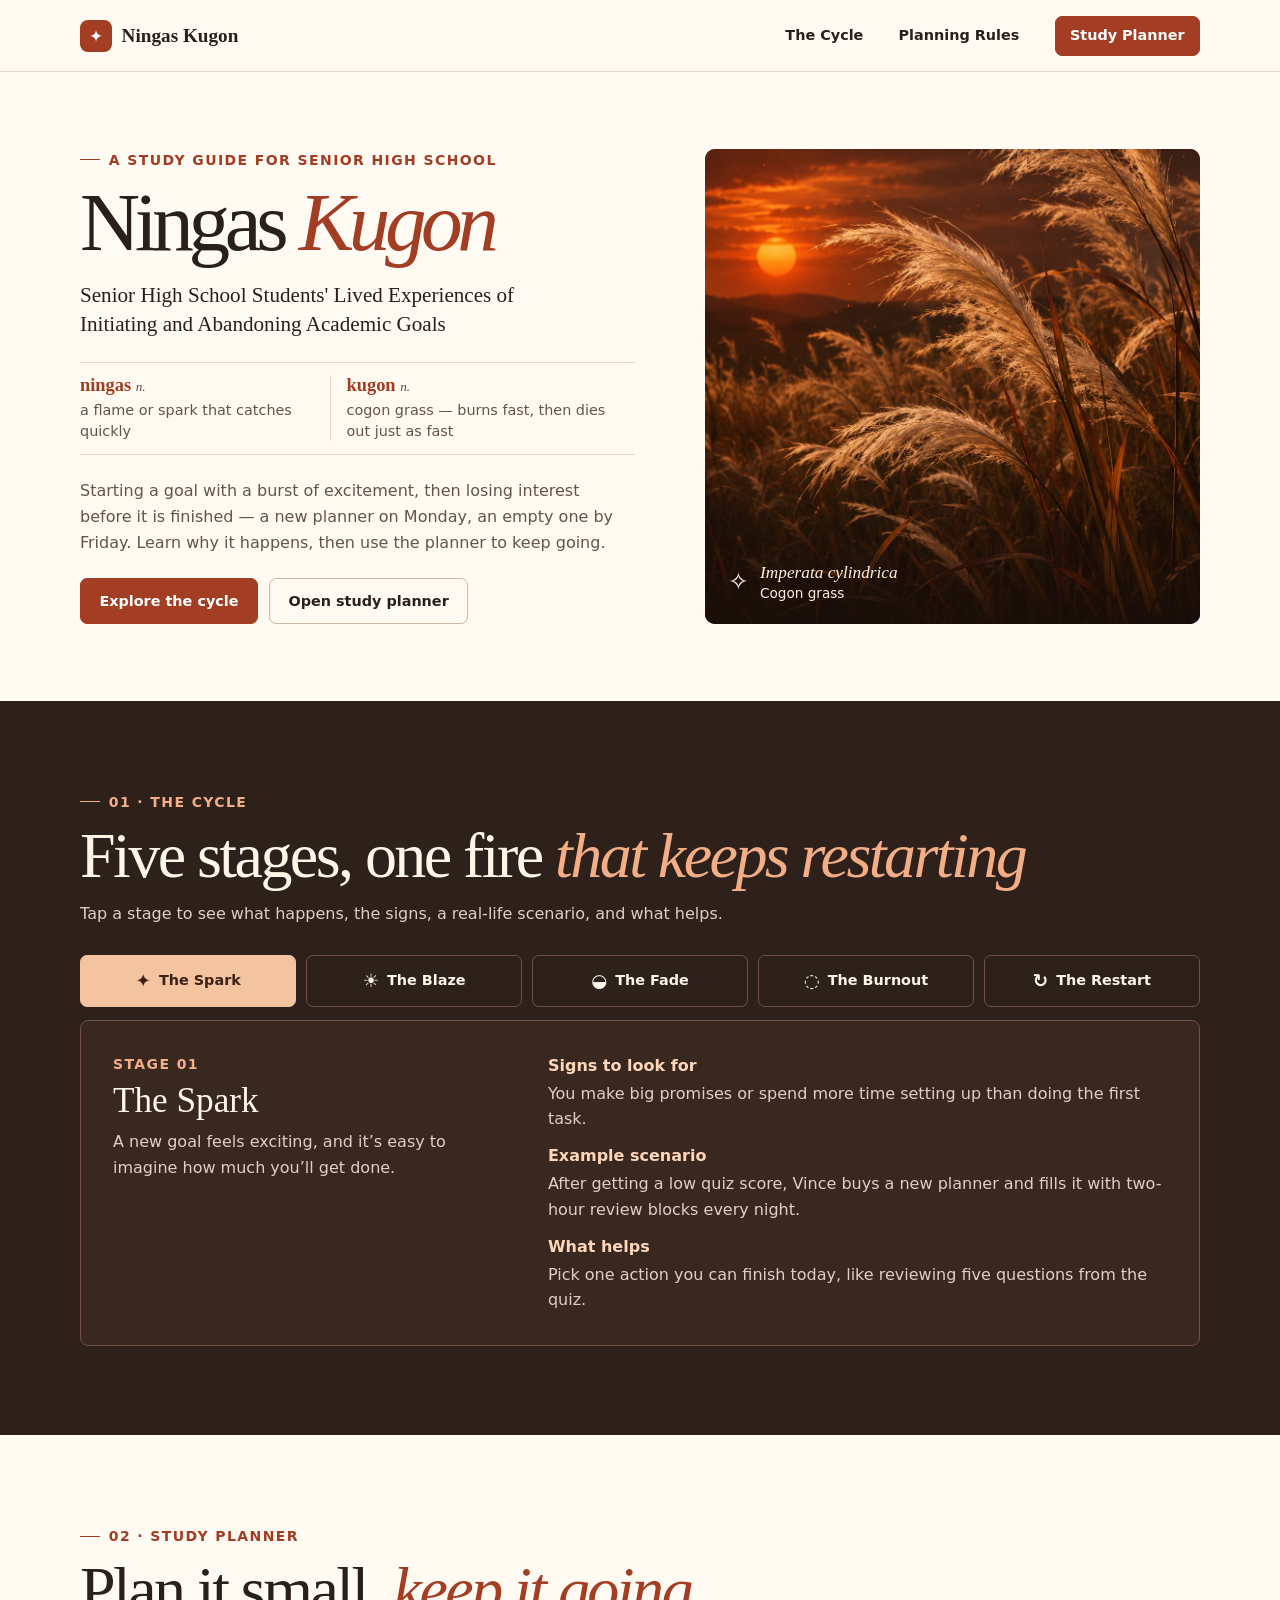
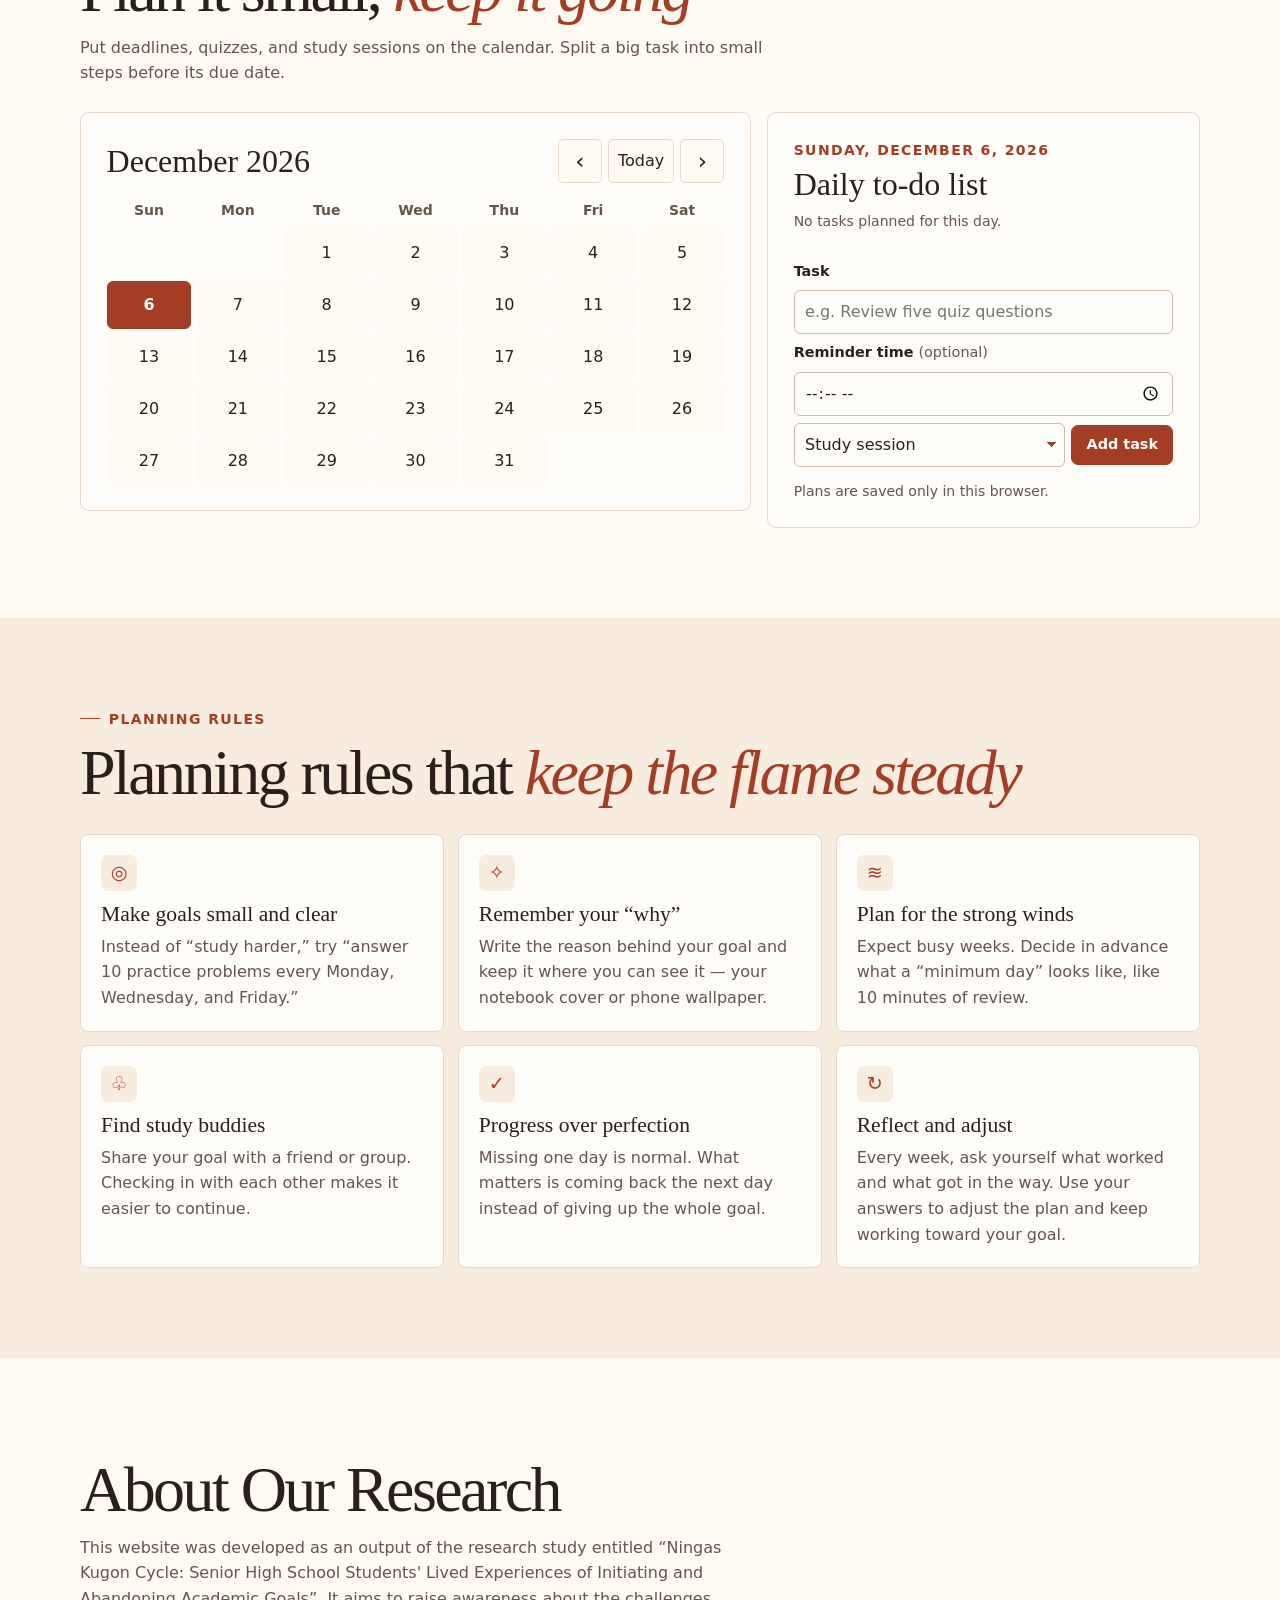
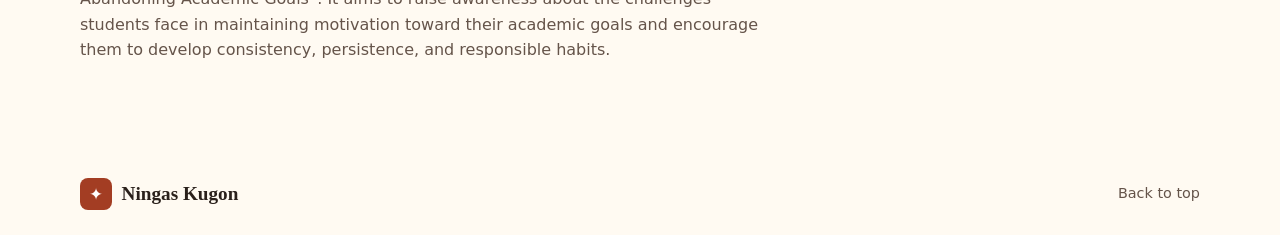
==== index.html @ 2449b5f9 "Add About Our Research section" ====
<!doctype html>
<html lang="en">
<head>
  <meta charset="utf-8">
  <meta name="viewport" content="width=device-width, initial-scale=1">
  <meta name="description" content="Explore the Ningas Kugon cycle and build steadier study habits with a daily planner for senior high school students.">
  <title>Ningas Kugon — A Study Guide & Planner</title>
  <meta name="theme-color" content="#fffaf2">
  <link rel="manifest" href="manifest.webmanifest">
  <link rel="apple-touch-icon" href="icon-192.png">
  <link rel="stylesheet" href="styles.css">
  <script src="script.js" defer></script>
</head>
<body>
  <a class="skip-link" href="#main">Skip to content</a>
  <header class="site-header">
    <nav class="wrap nav" aria-label="Main navigation">
      <a class="brand" href="#top"><span class="brand-mark" aria-hidden="true">✦</span> Ningas Kugon</a>
      <div class="nav-links">
        <a href="#cycle">The Cycle</a>
        <a href="#rules">Planning Rules</a>
        <a class="button button-small" href="#planner">Study Planner</a>
      </div>
    </nav>
  </header>

  <main id="main">
    <section id="top" class="wrap hero" aria-labelledby="hero-title">
      <div class="hero-copy">
        <p class="eyebrow"><span aria-hidden="true"></span> A study guide for senior high school</p>
        <h1 id="hero-title">Ningas <em>Kugon</em></h1>
        <p class="research-title">Senior High School Students' Lived Experiences of Initiating and Abandoning Academic Goals</p>
        <dl class="definitions">
          <div><dt>ningas <i>n.</i></dt><dd>a flame or spark that catches quickly</dd></div>
          <div><dt>kugon <i>n.</i></dt><dd>cogon grass — burns fast, then dies out just as fast</dd></div>
        </dl>
        <p class="intro">Starting a goal with a burst of excitement, then losing interest before it is finished — a new planner on Monday, an empty one by Friday. Learn why it happens, then use the planner to keep going.</p>
        <div class="hero-actions">
          <a class="button" href="#cycle">Explore the cycle</a>
          <a class="button button-outline" href="#planner">Open study planner</a>
        </div>
      </div>
      <figure class="hero-image">
        <img src="cogon.jpg" alt="Feathery cogon grass backlit by an orange sunset" width="1024" height="1536" fetchpriority="high">
        <figcaption><span aria-hidden="true">✧</span><span><i>Imperata cylindrica</i><br>Cogon grass</span></figcaption>
      </figure>
    </section>

    <section id="cycle" class="cycle section" aria-labelledby="cycle-title">
      <div class="wrap">
        <p class="eyebrow"><span aria-hidden="true"></span> 01 · The Cycle</p>
        <h2 id="cycle-title">Five stages, one fire <em>that keeps restarting</em></h2>
        <p class="section-description">Tap a stage to see what happens, the signs, a real-life scenario, and what helps.</p>
        <div class="stages" role="tablist" aria-label="Stages of the cycle">
          <button type="button" id="stage-0" role="tab" aria-selected="true" aria-controls="stage-detail"><span aria-hidden="true">✦</span>The Spark</button>
          <button type="button" id="stage-1" role="tab" aria-selected="false" aria-controls="stage-detail" tabindex="-1"><span aria-hidden="true">☀</span>The Blaze</button>
          <button type="button" id="stage-2" role="tab" aria-selected="false" aria-controls="stage-detail" tabindex="-1"><span aria-hidden="true">◒</span>The Fade</button>
          <button type="button" id="stage-3" role="tab" aria-selected="false" aria-controls="stage-detail" tabindex="-1"><span aria-hidden="true">◌</span>The Burnout</button>
          <button type="button" id="stage-4" role="tab" aria-selected="false" aria-controls="stage-detail" tabindex="-1"><span aria-hidden="true">↻</span>The Restart</button>
        </div>
        <div class="stage-detail" id="stage-detail" role="tabpanel" aria-labelledby="stage-0" tabindex="0">
          <div class="stage-overview">
            <p class="eyebrow" id="stage-number">Stage 01</p>
            <h3 id="stage-title">The Spark</h3>
            <p id="stage-summary">A new goal feels exciting, and it’s easy to imagine how much you’ll get done.</p>
          </div>
          <dl class="stage-notes">
            <div><dt>Signs to look for</dt><dd id="stage-signs">You make big promises or spend more time setting up than doing the first task.</dd></div>
            <div><dt>Example scenario</dt><dd id="stage-example">After getting a low quiz score, Vince buys a new planner and fills it with two-hour review blocks every night.</dd></div>
            <div><dt>What helps</dt><dd id="stage-help">Pick one action you can finish today, like reviewing five questions from the quiz.</dd></div>
          </dl>
        </div>
      </div>
    </section>

    <section id="planner" class="wrap section planner" aria-labelledby="planner-title">
      <p class="eyebrow"><span aria-hidden="true"></span> 02 · Study Planner</p>
      <h2 id="planner-title">Plan it small, <em>keep it going</em></h2>
      <p class="section-description">Put deadlines, quizzes, and study sessions on the calendar. Split a big task into small steps before its due date.</p>
      <div class="reminder-alerts" aria-label="Task reminders" role="log" id="reminder-alerts"></div>
      <div class="planner-grid">
        <div class="calendar" id="planner-calendar">
          <div class="calendar-header">
            <h3 id="calendar-month" aria-live="polite">Calendar</h3>
            <div class="calendar-controls">
              <button type="button" id="prev-month" aria-label="Previous month">‹</button>
              <button type="button" id="today">Today</button>
              <button type="button" id="next-month" aria-label="Next month">›</button>
            </div>
          </div>
          <div class="weekdays" aria-hidden="true"><span>Sun</span><span>Mon</span><span>Tue</span><span>Wed</span><span>Thu</span><span>Fri</span><span>Sat</span></div>
          <div class="calendar-days" id="calendar-days" aria-label="Calendar dates"></div>
        </div>
        <div class="daily" id="daily-list">
          <a class="calendar-link" href="#planner-calendar">Back to calendar</a>
          <p class="eyebrow" id="selected-date"></p>
          <h3>Daily to-do list</h3>
          <p id="task-progress" class="task-progress" aria-live="polite"></p>
          <ul class="tasks" id="tasks"></ul>
          <form id="task-form">
            <label for="task-name">Task</label>
            <input id="task-name" name="task" placeholder="e.g. Review five quiz questions" required maxlength="120">
            <label for="task-reminder">Reminder time <span>(optional)</span></label>
            <input type="time" id="task-reminder" name="reminder">
            <div class="form-actions">
              <select id="task-type" name="type" aria-label="Task type">
                <option>Study session</option><option>Deadline</option><option>Quiz</option><option>Other</option>
              </select>
              <button class="button button-small" type="submit">Add task</button>
            </div>
          </form>
          <p id="storage-note" class="storage-note" role="status">Plans are saved only in this browser.</p>
        </div>
      </div>
      <noscript><p>Enable JavaScript to use the study planner and explore all five stages.</p></noscript>
    </section>

    <section id="rules" class="rules section" aria-labelledby="rules-title">
      <div class="wrap">
        <p class="eyebrow"><span aria-hidden="true"></span> Planning Rules</p>
        <h2 id="rules-title">Planning rules that <em>keep the flame steady</em></h2>
        <div class="rules-grid">
          <article><span aria-hidden="true">◎</span><h3>Make goals small and clear</h3><p>Instead of “study harder,” try “answer 10 practice problems every Monday, Wednesday, and Friday.”</p></article>
          <article><span aria-hidden="true">✧</span><h3>Remember your “why”</h3><p>Write the reason behind your goal and keep it where you can see it — your notebook cover or phone wallpaper.</p></article>
          <article><span aria-hidden="true">≋</span><h3>Plan for the strong winds</h3><p>Expect busy weeks. Decide in advance what a “minimum day” looks like, like 10 minutes of review.</p></article>
          <article><span aria-hidden="true">♧</span><h3>Find study buddies</h3><p>Share your goal with a friend or group. Checking in with each other makes it easier to continue.</p></article>
          <article><span aria-hidden="true">✓</span><h3>Progress over perfection</h3><p>Missing one day is normal. What matters is coming back the next day instead of giving up the whole goal.</p></article>
          <article><span aria-hidden="true">↻</span><h3>Reflect and adjust</h3><p>Every week, ask yourself what worked and what got in the way. Use your answers to adjust the plan and keep working toward your goal.</p></article>
        </div>
      </div>
    </section>
    <section id="about-research" class="wrap section" aria-labelledby="about-research-title">
      <h2 id="about-research-title">About Our Research</h2>
      <p class="section-description">This website was developed as an output of the research study entitled “Ningas Kugon Cycle: Senior High School Students' Lived Experiences of Initiating and Abandoning Academic Goals”. It aims to raise awareness about the challenges students face in maintaining motivation toward their academic goals and encourage them to develop consistency, persistence, and responsible habits.</p>
    </section>
  </main>

  <footer class="wrap footer">
    <a class="brand" href="#top"><span class="brand-mark" aria-hidden="true">✦</span> Ningas Kugon</a>
    <a href="#top">Back to top</a>
  </footer>
</body>
</html>
---- styles.css ----
:root {
  color-scheme: light;
  --ink: #2a201b;
  --muted: #65544a;
  --paper: #fffaf2;
  --white: #fffdf9;
  --line: #e7d8ca;
  --accent: #a33d23;
  --dark: #2e211c;
  --soft: #f7ecde;
  --serif: Georgia, "Times New Roman", serif;
}

* { box-sizing: border-box; }
html { scroll-behavior: smooth; }
body { margin: 0; background: var(--paper); color: var(--ink); font: 1rem/1.6 system-ui, sans-serif; }
a { color: inherit; text-decoration: none; }
button, input, select { font: inherit; }
button { cursor: pointer; }
:focus-visible { outline: 3px solid #be572c; outline-offset: 3px; }
section { scroll-margin-top: 1rem; }
h1, h2, h3, p, figure, dl, dd { margin: 0; }
h1, h2, h3 { font-family: var(--serif); font-weight: 500; line-height: 1.08; }
h1 em, h2 em { color: var(--accent); font-weight: inherit; }
.wrap { width: min(1120px, calc(100% - 5rem)); margin-inline: auto; }
.section { padding-block: clamp(3.5rem, 7vw, 6rem); }
.skip-link { position: fixed; z-index: 2; top: .75rem; left: .75rem; padding: .6rem 1rem; background: var(--white); transform: translateY(-150%); }
.skip-link:focus { transform: none; }
.site-header { border-bottom: 1px solid var(--line); }
.nav, .nav-links, .brand { display: flex; align-items: center; }
.nav { min-height: 71px; justify-content: space-between; gap: 1rem; }
.brand { gap: .6rem; font: 600 1.2rem/1.2 var(--serif); white-space: nowrap; }
.brand-mark { display: grid; place-items: center; width: 32px; height: 32px; border-radius: 8px; background: var(--accent); color: white; font: 1.05rem system-ui; }
.nav-links { gap: clamp(.75rem, 3vw, 2.2rem); font-size: .9rem; font-weight: 600; }
.nav-links > a:not(.button):hover, .footer > a:last-child:hover { color: var(--accent); text-decoration: underline; }
.button { display: inline-flex; justify-content: center; align-items: center; min-height: 46px; padding: .6rem 1.15rem; border: 1px solid var(--accent); border-radius: 7px; background: var(--accent); color: white; font-weight: 650; font-size: .9rem; white-space: nowrap; }
.button:hover { background: #812e1a; border-color: #812e1a; }
.button-small { min-height: 40px; padding: .4rem .9rem; }
.button-outline { background: transparent; color: var(--ink); border-color: #cdb8a8; }
.button-outline:hover { background: var(--soft); border-color: #a77b62; }
.hero { display: grid; grid-template-columns: 1.12fr 1fr; align-items: stretch; gap: clamp(2rem, 5.5vw, 5rem); padding-block: clamp(2.5rem, 6vw, 5rem); }
.hero-copy { align-self: center; }
.eyebrow { display: flex; align-items: center; gap: .55rem; font-size: .875rem; font-weight: 700; letter-spacing: .1em; text-transform: uppercase; color: var(--accent); }
.eyebrow > span { width: 20px; height: 1px; background: currentColor; flex: none; }
h1 { margin: .45rem 0 .8rem; font-size: clamp(3.3rem, 6.5vw, 6.25rem); letter-spacing: -.065em; }
.research-title { max-width: 31rem; font: 1.32rem/1.36 var(--serif); }
.definitions { display: grid; grid-template-columns: .9fr 1.1fr; margin-block: 1.45rem; padding-block: .8rem; border-block: 1px solid var(--line); }
.definitions > div { padding-right: .8rem; }
.definitions > div + div { border-left: 1px solid var(--line); padding-left: 1rem; }
.definitions dt { color: var(--accent); font: 600 1.15rem var(--serif); }
.definitions i { font: italic .83rem var(--serif); color: var(--muted); }
.definitions dd { margin-top: .2rem; color: var(--muted); font-size: .9rem; line-height: 1.45; }
.intro, .section-description { color: var(--muted); }
.hero-actions { display: flex; gap: .7rem; flex-wrap: wrap; margin-top: 1.45rem; }
.hero-image { position: relative; min-height: 440px; overflow: hidden; background: #4a2819; border-radius: 10px; }
.hero-image img { position: absolute; width: 100%; height: 100%; object-fit: cover; object-position: center 43%; }
.hero-image::after { position: absolute; inset: 30% 0 0; content: ""; background: linear-gradient(transparent 50%, #170d09ba); }
.hero-image figcaption { position: absolute; z-index: 1; bottom: 1.35rem; left: 1.45rem; display: flex; align-items: center; gap: .7rem; color: #fff1dc; font-size: .85rem; line-height: 1.35; }
.hero-image figcaption span:first-child { font-size: 1.55rem; }
.hero-image figcaption i { font-family: var(--serif); font-size: 1.08rem; }
h2 { margin: .5rem 0 .65rem; font-size: clamp(2.4rem, 5vw, 4.05rem); letter-spacing: -.04em; text-wrap: balance; }
.section-description { max-width: 43rem; }
.cycle { background: var(--dark); color: #fff6e8; }
.cycle .eyebrow, .cycle h2 em { color: #f3ae86; }
.cycle .section-description { color: #e3cfc1; }
.stages { display: grid; grid-template-columns: repeat(5, 1fr); gap: .6rem; margin: 1.8rem 0 .8rem; }
.stages button { display: flex; justify-content: center; align-items: center; gap: .5rem; min-height: 52px; padding: .45rem; border: 1px solid #705244; border-radius: 7px; color: #fff6e8; background: transparent; font-size: .9rem; font-weight: 600; }
.stages button:hover { background: #503528; }
.stages button[aria-selected="true"] { background: #f4c3a0; border-color: #f4c3a0; color: #3b2216; }
.stages button span { font-size: 1.15rem; line-height: 1; }
.stage-detail { display: grid; grid-template-columns: 1fr 1.6fr; gap: clamp(1rem, 4vw, 3rem); border: 1px solid #705244; padding: clamp(1rem, 3vw, 2rem); border-radius: 8px; background: #382820; }
.stage-overview h3 { margin: .45rem 0 .55rem; font-size: 2.2rem; }
.stage-overview > p:last-child, .stage-notes dd { color: #e3cfc1; }
.stage-notes { display: grid; gap: .7rem; }
.stage-notes dt { color: #ffd6b8; font-weight: 700; }
.stage-notes dd { margin-top: .15rem; }
.planner-grid { display: grid; gap: 1rem; grid-template-columns: 1.55fr 1fr; align-items: start; margin-top: 1.65rem; }
.calendar, .daily { padding: clamp(.85rem, 2.5vw, 1.6rem); border: 1px solid var(--line); border-radius: 9px; background: var(--white); min-width: 0; }
.calendar h3, .daily h3 { font-size: clamp(1.45rem, 3vw, 2rem); }
.calendar-header, .calendar-controls, .form-actions { display: flex; align-items: center; gap: .4rem; }
.calendar-header { justify-content: space-between; flex-wrap: wrap; margin-bottom: 1rem; }
.calendar-controls button { min-width: 44px; min-height: 44px; padding: .15rem .55rem; border-radius: 5px; border: 1px solid var(--line); background: var(--paper); color: var(--ink); }
.calendar-controls button:hover { background: var(--soft); }
.calendar-controls button[aria-label] { font-size: 1.45rem; line-height: 1; }
.weekdays, .calendar-days { display: grid; grid-template-columns: repeat(7, minmax(0, 1fr)); gap: 4px; }
.weekdays { margin-bottom: .45rem; text-align: center; font-size: .875rem; font-weight: 650; color: var(--muted); }
.day { position: relative; display: grid; place-items: center; min-height: 48px; padding: 3px; border: 1px solid transparent; border-radius: 6px; background: var(--paper); color: var(--ink); font-size: 1rem; touch-action: manipulation; }
.day:hover { border-color: #be9278; }
.day[aria-current="date"] { border-color: var(--accent); font-weight: 750; }
.day[aria-pressed="true"] { color: white; background: var(--accent); border-color: var(--accent); }
.day.has-tasks::after { content: ""; position: absolute; bottom: 4px; width: 5px; height: 5px; border-radius: 100%; background: var(--accent); }
.day.has-tasks[aria-pressed="true"]::after { background: white; }
.daily h3 { margin: .35rem 0 .55rem; }
.task-progress, .storage-note { color: var(--muted); font-size: .875rem; }
.tasks { display: grid; gap: .45rem; list-style: none; margin: .7rem 0 1rem; padding: 0; }
.tasks li { padding: .4rem .55rem; background: var(--soft); border-radius: 5px; }
.task-main { display: flex; align-items: center; gap: .55rem; }
.tasks label { flex: 1; min-width: 0; padding-block: .25rem; overflow-wrap: anywhere; cursor: pointer; }
.tasks small { display: block; color: var(--muted); }
.tasks input[type="checkbox"] { width: 1.25rem; height: 1.25rem; margin: 0; accent-color: var(--accent); }
.tasks input:checked + label > span { text-decoration: line-through; }
.task-remove { min-width: 44px; min-height: 44px; border: 0; border-radius: 5px; color: var(--accent); background: transparent; font-size: 1.4rem; line-height: 1; }
.task-remove:hover { background: var(--white); }
#task-form { display: grid; gap: .45rem; }
#task-form label { font-size: .9rem; font-weight: 650; }
#task-form label span { color: var(--muted); font-weight: 400; }
#task-name, #task-type, input[type="time"] { width: 100%; min-width: 0; min-height: 44px; padding: .45rem .65rem; border: 1px solid #cfb9a7; border-radius: 6px; color: var(--ink); background: var(--white); }
input[type="time"] { display: block; }
input[type="time"]::-webkit-date-and-time-value { text-align: start; }
#task-type { appearance: none; padding-right: 1.6rem; background: linear-gradient(45deg, transparent 50%, var(--accent) 51%) right .8rem center / 5px 5px no-repeat, linear-gradient(135deg, var(--accent) 50%, transparent 51%) right .5rem center / 5px 5px no-repeat, var(--white); }
.storage-note { margin-top: .8rem; }
.calendar-link { display: none; }
.calendar-link, .calendar-export { color: var(--accent); font-weight: 650; text-decoration: underline; text-underline-offset: .2em; }
.reminder-editor { margin-left: 1.8rem; }
.reminder-editor summary { min-height: 40px; padding-block: .45rem; color: var(--accent); cursor: pointer; font-size: .875rem; font-weight: 650; }
.reminder-editor form, .reminder-actions { display: flex; align-items: center; gap: .4rem .7rem; }
.reminder-actions { flex-wrap: wrap; }
.calendar-export { min-height: 44px; padding: .25rem 0; border: 0; background: transparent; font-size: .875rem; text-align: left; }
.reminder-alerts { position: fixed; z-index: 3; right: 1rem; bottom: max(1rem, env(safe-area-inset-bottom)); width: min(420px, calc(100% - 2rem)); max-height: 40vh; overflow-y: auto; display: grid; gap: .5rem; }
.reminder-alert { display: flex; align-items: center; justify-content: space-between; gap: .5rem; padding: .65rem .75rem; border: 1px solid #be9278; border-radius: 8px; background: var(--white); box-shadow: 0 4px 18px #2a201b26; }
.reminder-alert p { min-width: 0; overflow-wrap: anywhere; }
.reminder-alert strong { display: block; color: var(--accent); }
.rules { background: var(--soft); }
.rules-grid { display: grid; grid-template-columns: repeat(3, 1fr); gap: .85rem; margin-top: 1.7rem; }
.rules-grid article { padding: 1.25rem; border: 1px solid var(--line); border-radius: 8px; background: var(--white); }
.rules-grid article > span { display: grid; place-items: center; width: 36px; height: 36px; border-radius: 7px; background: var(--soft); color: var(--accent); font-size: 1.2rem; }
.rules-grid h3 { margin: .75rem 0 .45rem; font-size: 1.35rem; }
.rules-grid p { color: var(--muted); }
.footer { min-height: 83px; display: flex; align-items: center; justify-content: space-between; gap: 1rem; }
.footer > a:last-child { color: var(--muted); font-size: .9rem; }

@media (max-width: 850px) {
  .wrap { width: calc(100% - 3rem); }
  .hero { gap: 1.6rem; grid-template-columns: 1.1fr 1fr; }
  .hero-image { min-height: 400px; }
  .rules-grid { grid-template-columns: repeat(2, 1fr); }
}
@media (max-width: 640px) {
  .wrap { width: calc(100% - 2rem); }
  .nav { justify-content: center; flex-wrap: wrap; padding-block: .65rem; gap: .55rem 1rem; }
  .nav-links { justify-content: center; flex-wrap: wrap; }
  .hero, .planner-grid, .stage-detail { grid-template-columns: 1fr; }
  .calendar-link { display: inline-flex; align-items: center; min-height: 44px; margin-bottom: .25rem; }
  .daily, .calendar { scroll-margin-top: .75rem; }
  .daily button, .reminder-editor summary { min-height: 44px; }
  .hero-image { min-height: clamp(240px, 72vw, 355px); }
  .stages { grid-template-columns: repeat(3, minmax(0, 1fr)); }
  .stages button { gap: .25rem; }
}
@media (max-width: 390px) {
  .rules-grid { grid-template-columns: 1fr; }
  .calendar { padding-inline: .5rem; }
  .weekdays, .calendar-days { gap: 2px; }
}
@media (prefers-reduced-motion: reduce) {
  html { scroll-behavior: auto; }
}
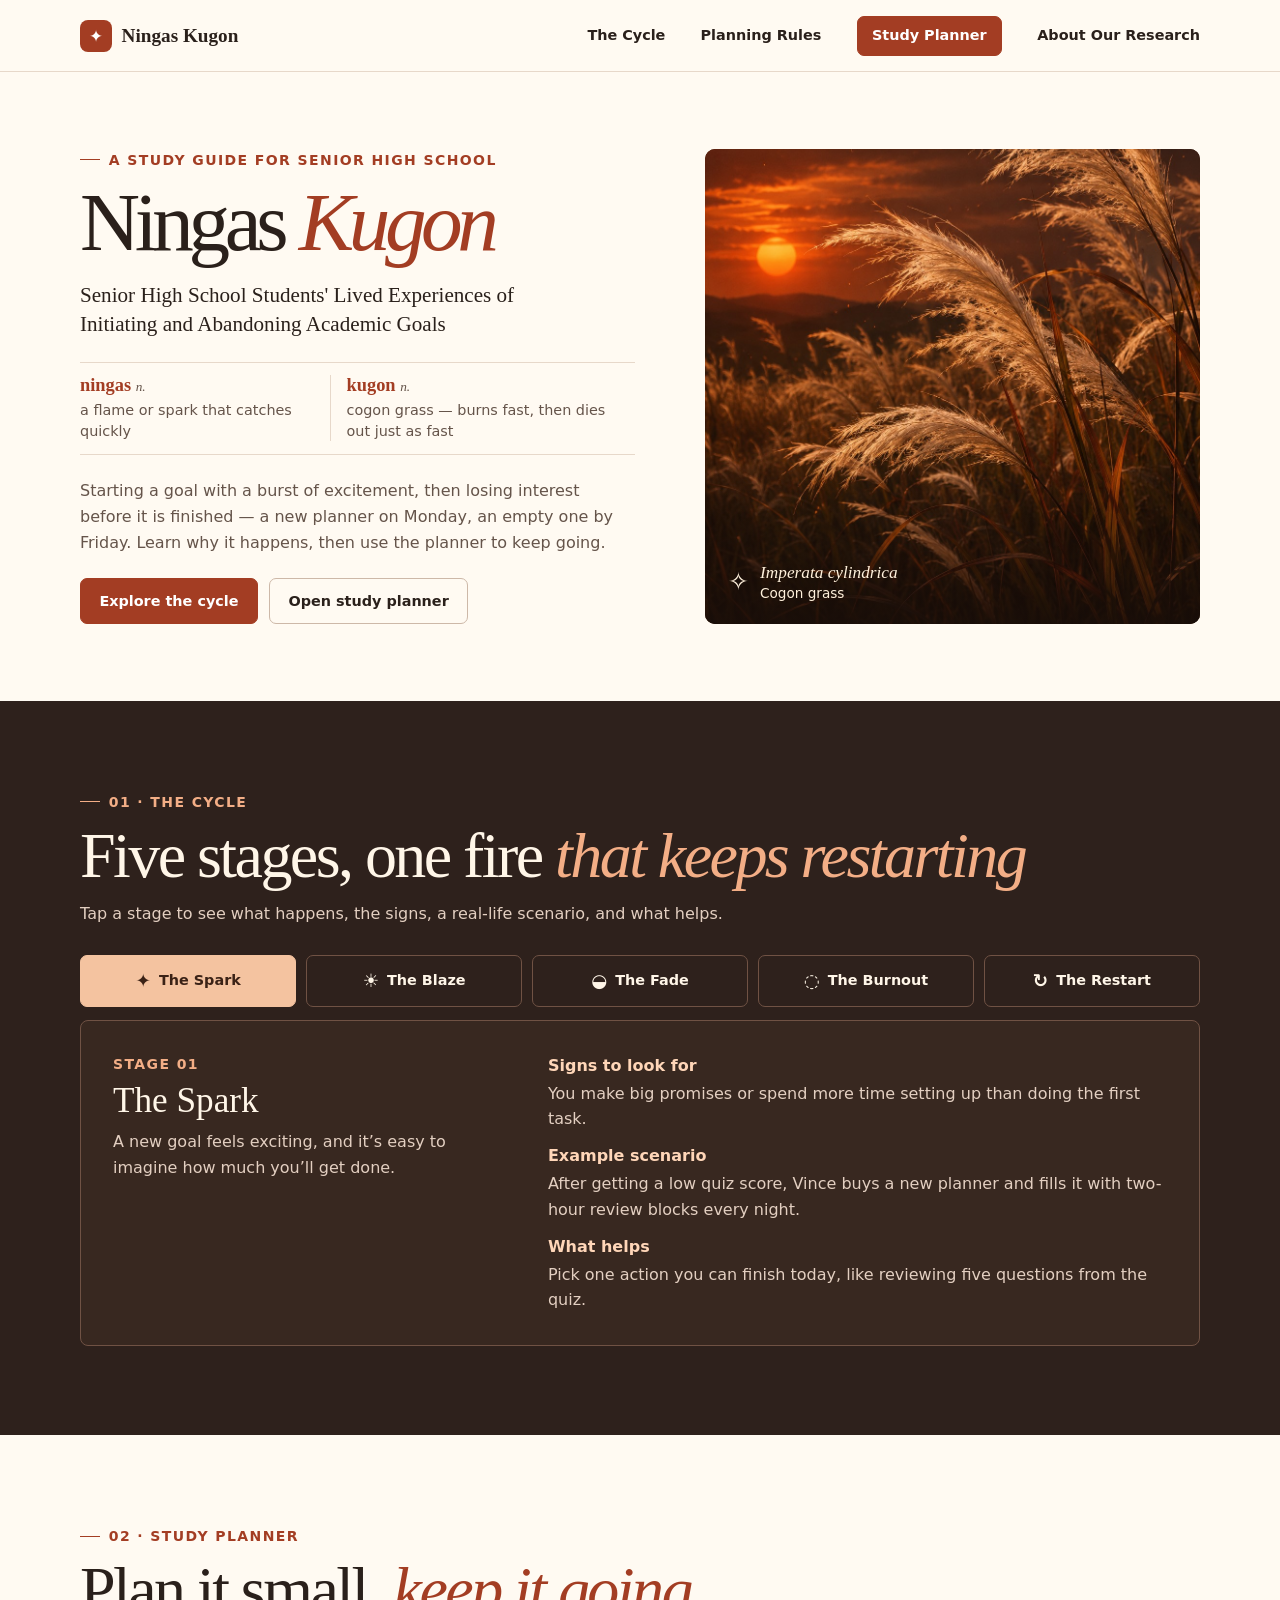
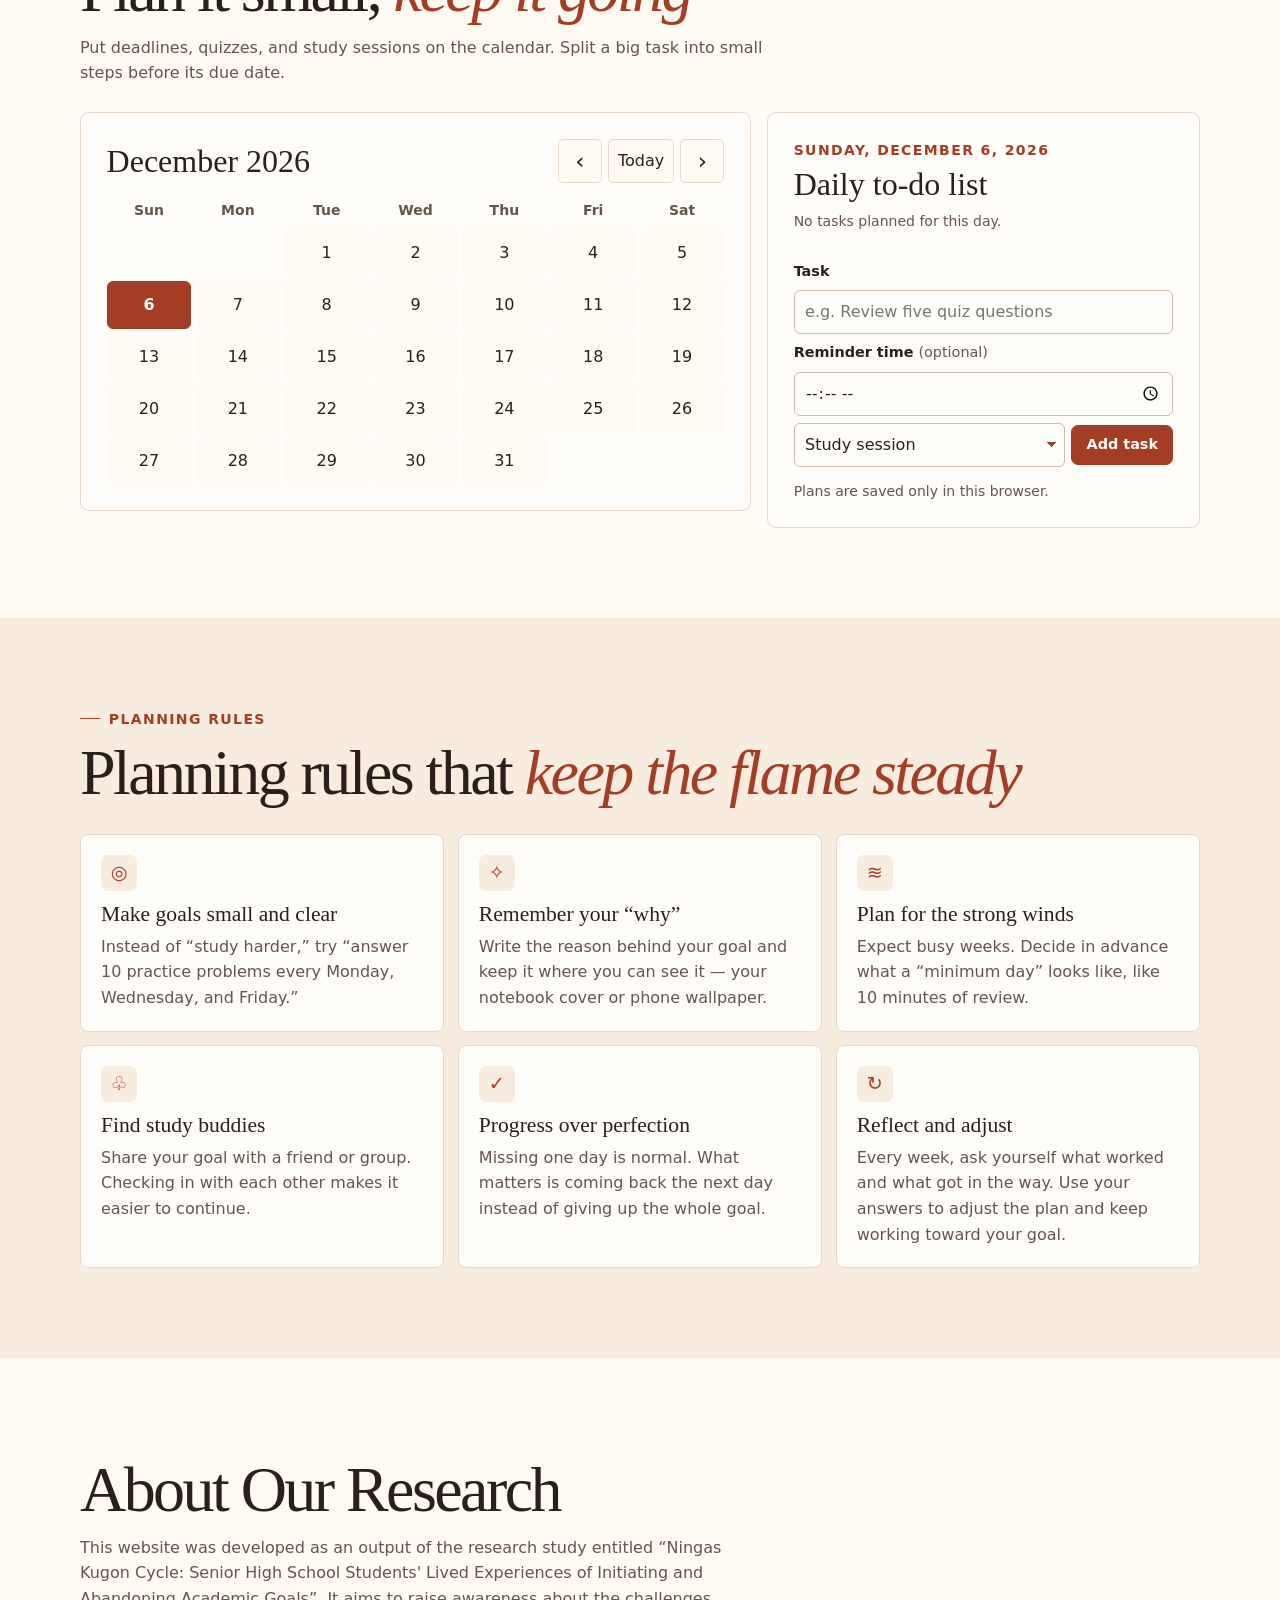
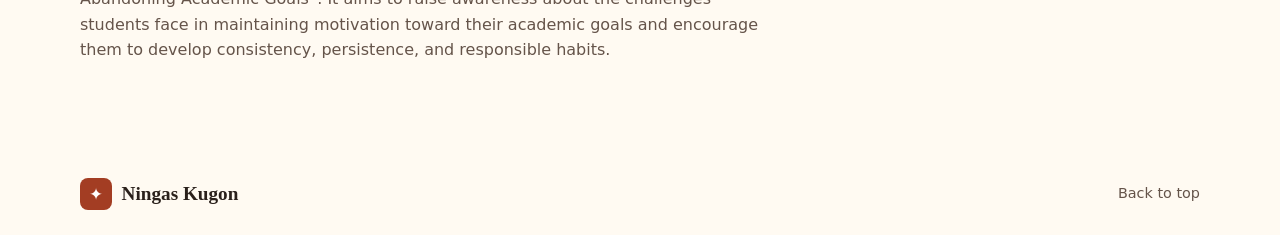
==== commit a460c927: "Link About Our Research in navigation" ====
--- a/index.html
+++ b/index.html
@@ -19,7 +19,10 @@
       <div class="nav-links">
         <a href="#cycle">The Cycle</a>
         <a href="#rules">Planning Rules</a>
-        <a class="button button-small" href="#planner">Study Planner</a>
+        <div class="nav-planner-links">
+          <a class="button button-small" href="#planner">Study Planner</a>
+          <a href="#about-research">About Our Research</a>
+        </div>
       </div>
     </nav>
   </header>
--- a/styles.css
+++ b/styles.css
@@ -27,12 +27,12 @@
 .skip-link { position: fixed; z-index: 2; top: .75rem; left: .75rem; padding: .6rem 1rem; background: var(--white); transform: translateY(-150%); }
 .skip-link:focus { transform: none; }
 .site-header { border-bottom: 1px solid var(--line); }
-.nav, .nav-links, .brand { display: flex; align-items: center; }
+.nav, .nav-links, .nav-planner-links, .brand { display: flex; align-items: center; }
 .nav { min-height: 71px; justify-content: space-between; gap: 1rem; }
 .brand { gap: .6rem; font: 600 1.2rem/1.2 var(--serif); white-space: nowrap; }
 .brand-mark { display: grid; place-items: center; width: 32px; height: 32px; border-radius: 8px; background: var(--accent); color: white; font: 1.05rem system-ui; }
-.nav-links { gap: clamp(.75rem, 3vw, 2.2rem); font-size: .9rem; font-weight: 600; }
-.nav-links > a:not(.button):hover, .footer > a:last-child:hover { color: var(--accent); text-decoration: underline; }
+.nav-links, .nav-planner-links { gap: clamp(.75rem, 3vw, 2.2rem); font-size: .9rem; font-weight: 600; }
+.nav-links a:not(.button):hover, .footer > a:last-child:hover { color: var(--accent); text-decoration: underline; }
 .button { display: inline-flex; justify-content: center; align-items: center; min-height: 46px; padding: .6rem 1.15rem; border: 1px solid var(--accent); border-radius: 7px; background: var(--accent); color: white; font-weight: 650; font-size: .9rem; white-space: nowrap; }
 .button:hover { background: #812e1a; border-color: #812e1a; }
 .button-small { min-height: 40px; padding: .4rem .9rem; }
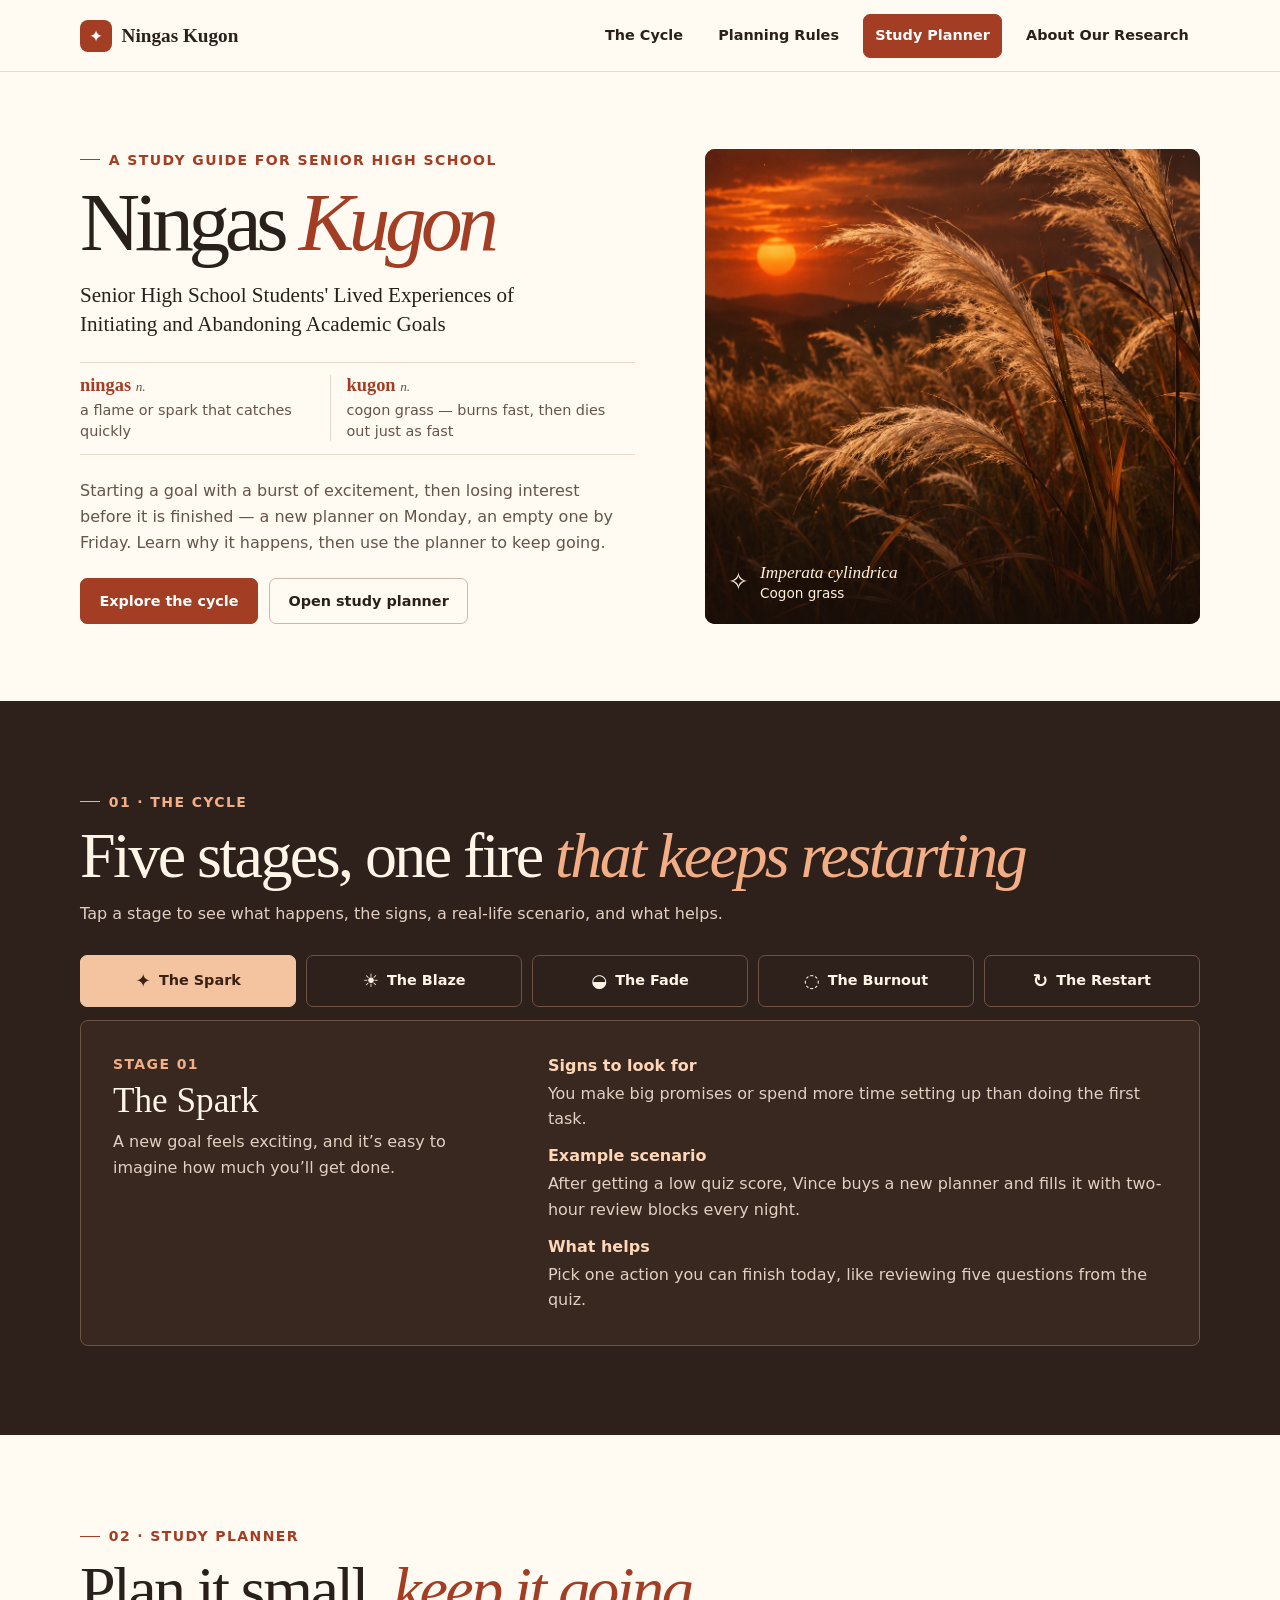
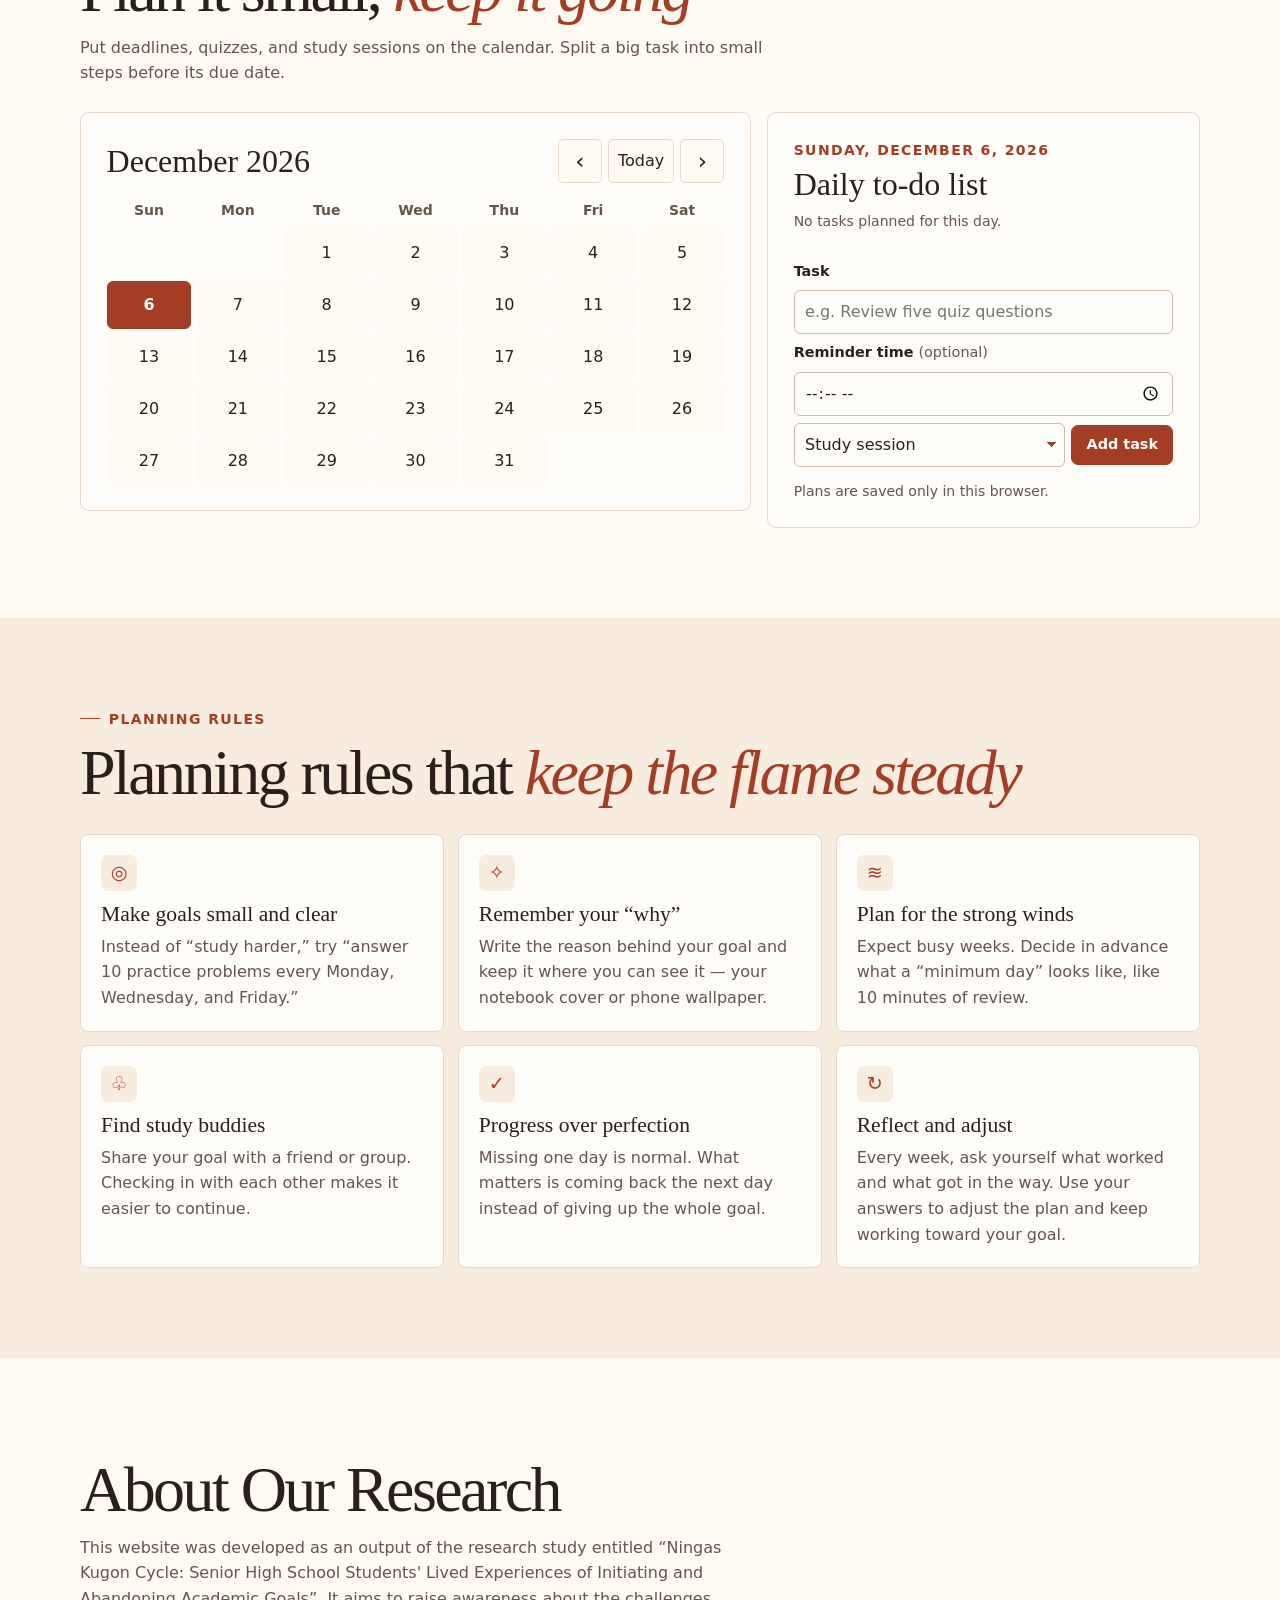
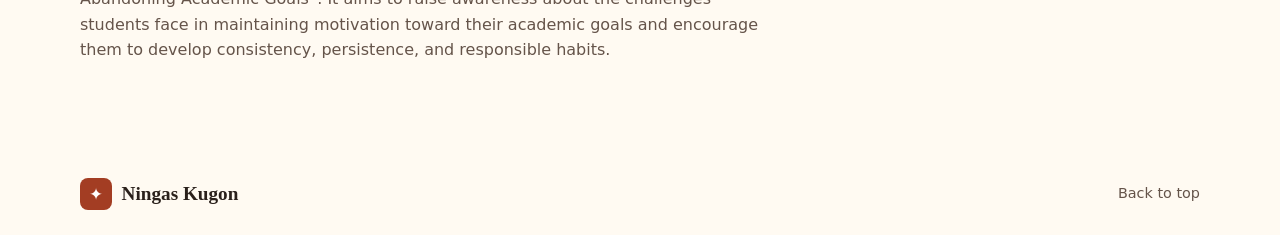
==== commit d50e9970: "Fix responsive navigation layout" ====
--- a/index.html
+++ b/index.html
@@ -19,10 +19,8 @@
       <div class="nav-links">
         <a href="#cycle">The Cycle</a>
         <a href="#rules">Planning Rules</a>
-        <div class="nav-planner-links">
-          <a class="button button-small" href="#planner">Study Planner</a>
-          <a href="#about-research">About Our Research</a>
-        </div>
+        <a class="button button-small" href="#planner">Study Planner</a>
+        <a href="#about-research">About Our Research</a>
       </div>
     </nav>
   </header>
--- a/styles.css
+++ b/styles.css
@@ -27,12 +27,14 @@
 .skip-link { position: fixed; z-index: 2; top: .75rem; left: .75rem; padding: .6rem 1rem; background: var(--white); transform: translateY(-150%); }
 .skip-link:focus { transform: none; }
 .site-header { border-bottom: 1px solid var(--line); }
-.nav, .nav-links, .nav-planner-links, .brand { display: flex; align-items: center; }
+.nav, .nav-links, .brand { display: flex; align-items: center; }
 .nav { min-height: 71px; justify-content: space-between; gap: 1rem; }
 .brand { gap: .6rem; font: 600 1.2rem/1.2 var(--serif); white-space: nowrap; }
 .brand-mark { display: grid; place-items: center; width: 32px; height: 32px; border-radius: 8px; background: var(--accent); color: white; font: 1.05rem system-ui; }
-.nav-links, .nav-planner-links { gap: clamp(.75rem, 3vw, 2.2rem); font-size: .9rem; font-weight: 600; }
-.nav-links a:not(.button):hover, .footer > a:last-child:hover { color: var(--accent); text-decoration: underline; }
+.nav-links { gap: clamp(.25rem, 1vw, 1rem); font-size: .9rem; font-weight: 600; }
+.nav-links > a { display: flex; align-items: center; justify-content: center; min-height: 44px; padding: .4rem .7rem; border-radius: 7px; text-align: center; line-height: 1.3; }
+.nav-links > a:not(.button):hover { background: var(--soft); color: var(--accent); }
+.footer > a:last-child:hover { color: var(--accent); text-decoration: underline; }
 .button { display: inline-flex; justify-content: center; align-items: center; min-height: 46px; padding: .6rem 1.15rem; border: 1px solid var(--accent); border-radius: 7px; background: var(--accent); color: white; font-weight: 650; font-size: .9rem; white-space: nowrap; }
 .button:hover { background: #812e1a; border-color: #812e1a; }
 .button-small { min-height: 40px; padding: .4rem .9rem; }
@@ -135,10 +137,18 @@
   .hero-image { min-height: 400px; }
   .rules-grid { grid-template-columns: repeat(2, 1fr); }
 }
+@media (max-width: 760px) {
+  .nav { flex-direction: column; justify-content: center; gap: .65rem; padding-block: .75rem; }
+  .nav-links { justify-content: center; }
+}
+@media (max-width: 560px) {
+  .nav-links { width: 100%; max-width: 390px; display: grid; grid-template-columns: repeat(2, minmax(0, 1fr)); align-items: stretch; gap: .4rem; }
+  .nav-links > a:not(.button) { border: 1px solid var(--line); background: var(--white); }
+  .nav-links > a:not(.button):hover { background: var(--soft); }
+  .nav-links > .button { white-space: normal; }
+}
 @media (max-width: 640px) {
   .wrap { width: calc(100% - 2rem); }
-  .nav { justify-content: center; flex-wrap: wrap; padding-block: .65rem; gap: .55rem 1rem; }
-  .nav-links { justify-content: center; flex-wrap: wrap; }
   .hero, .planner-grid, .stage-detail { grid-template-columns: 1fr; }
   .calendar-link { display: inline-flex; align-items: center; min-height: 44px; margin-bottom: .25rem; }
   .daily, .calendar { scroll-margin-top: .75rem; }
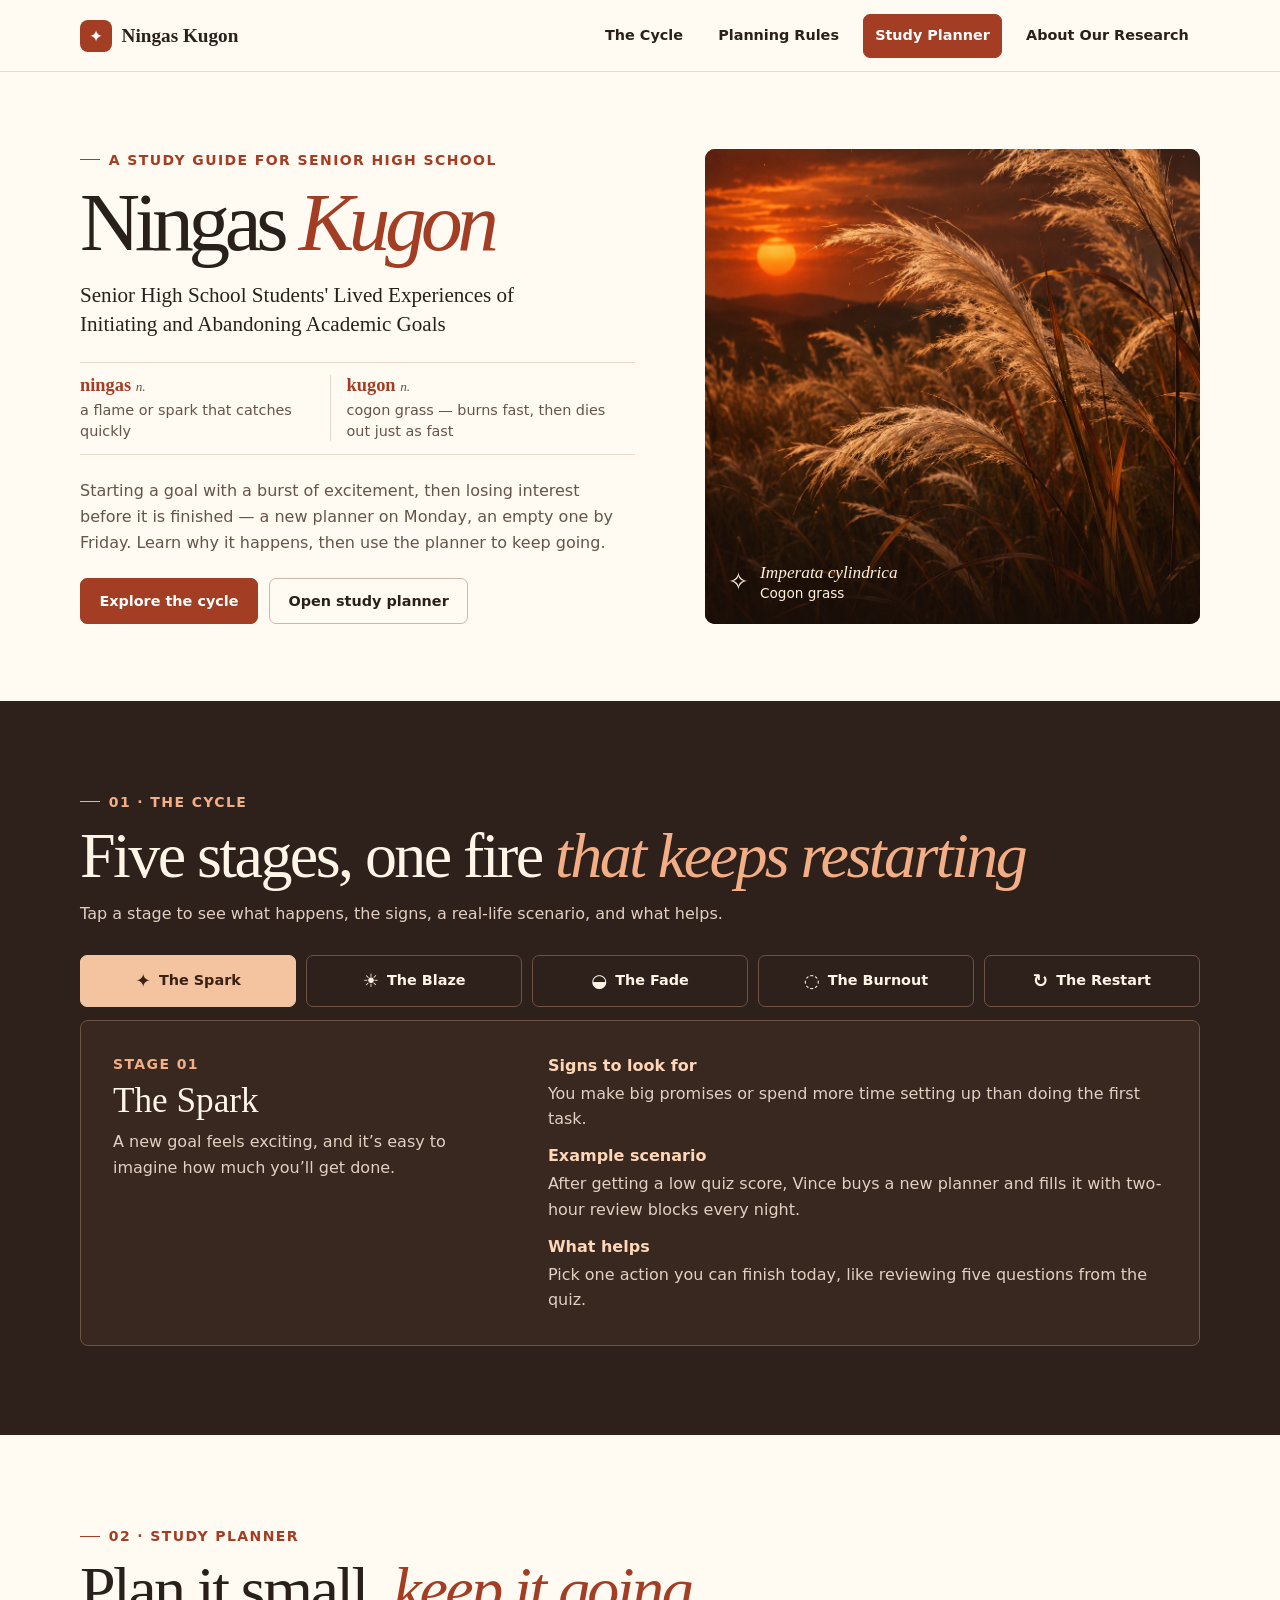
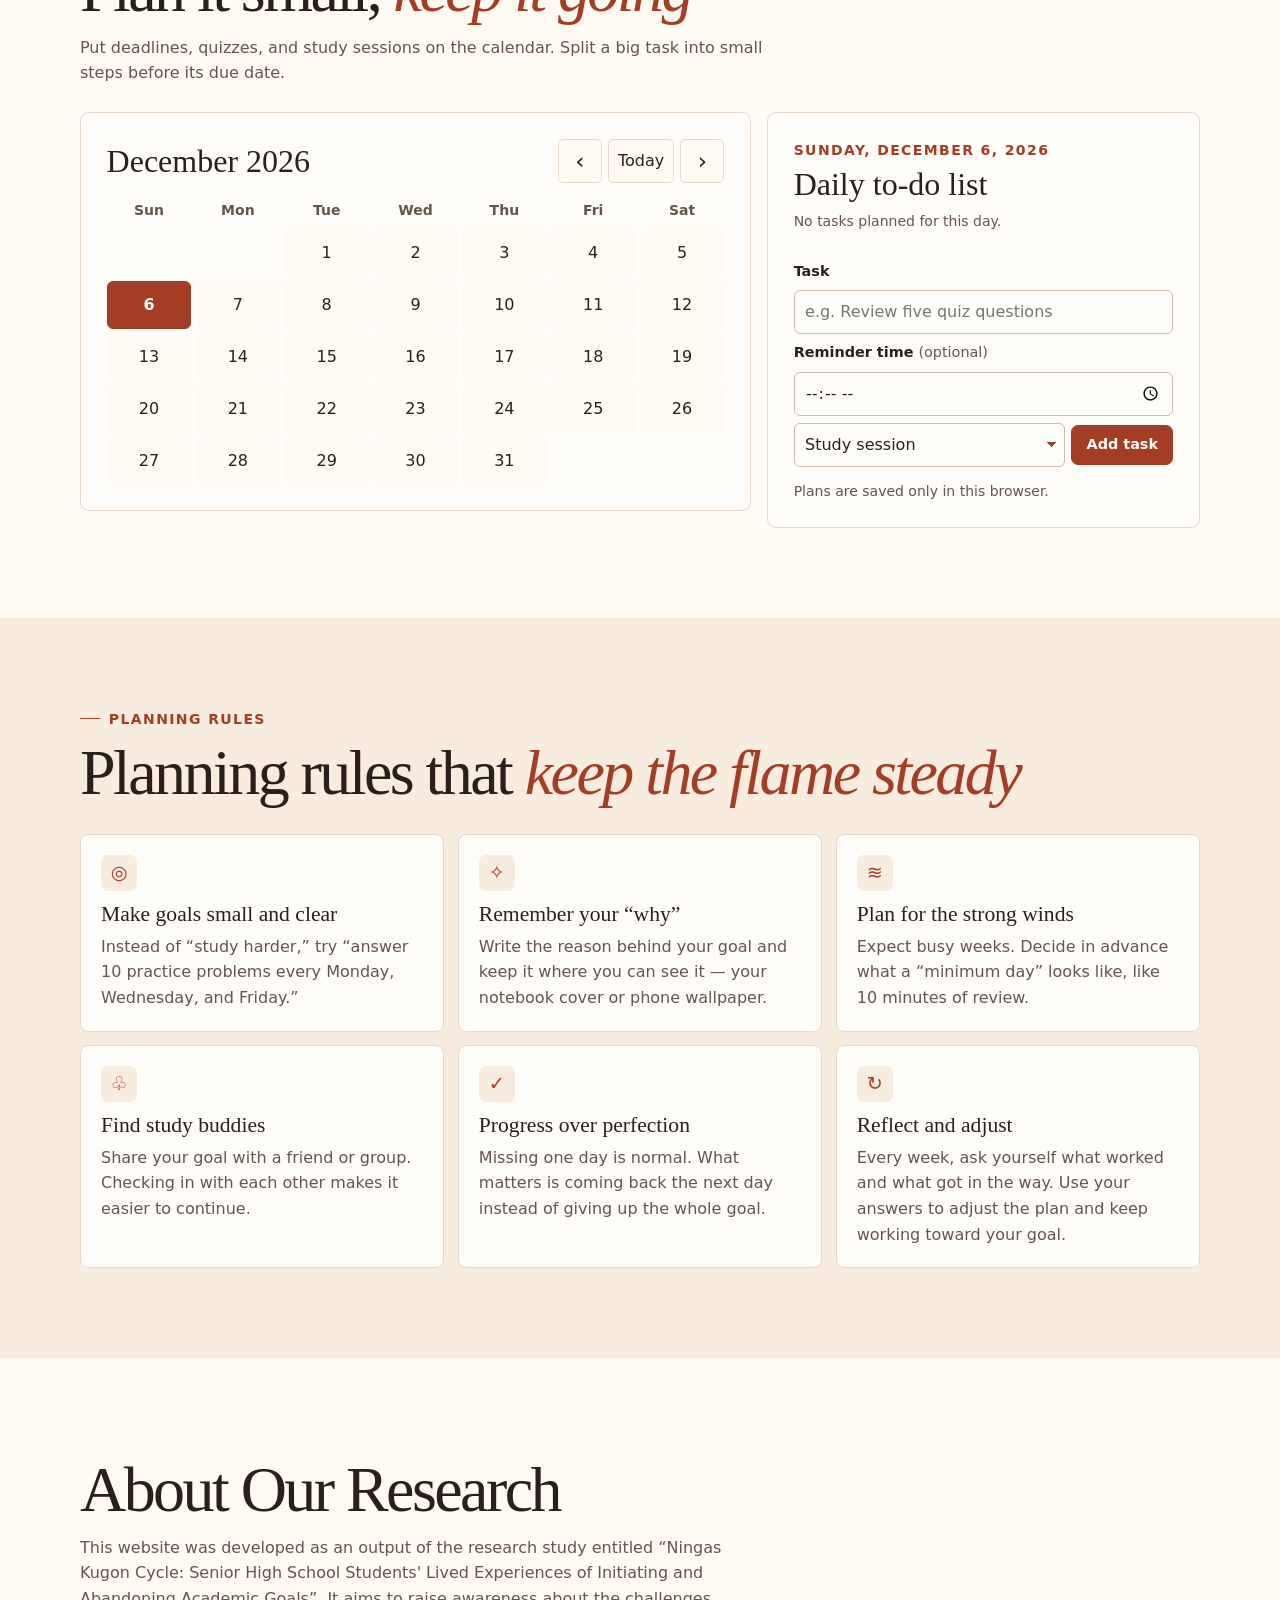
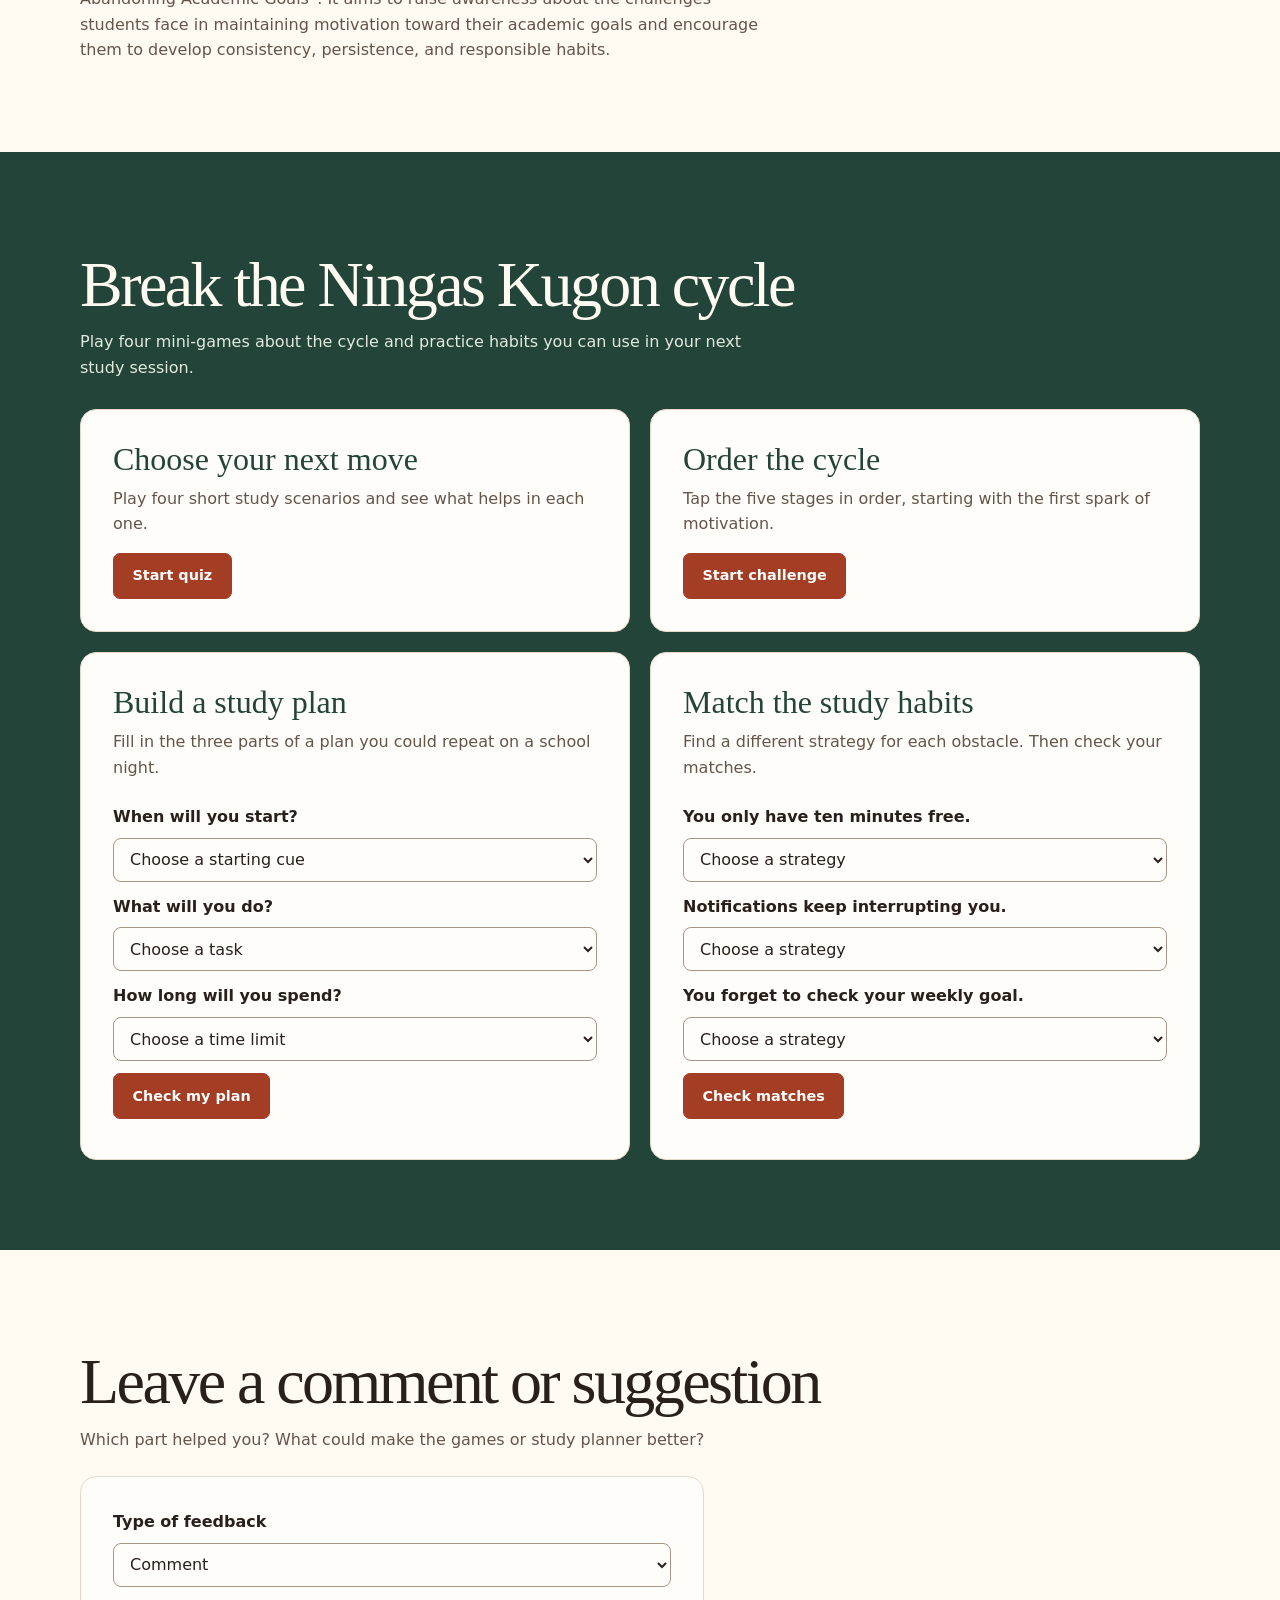
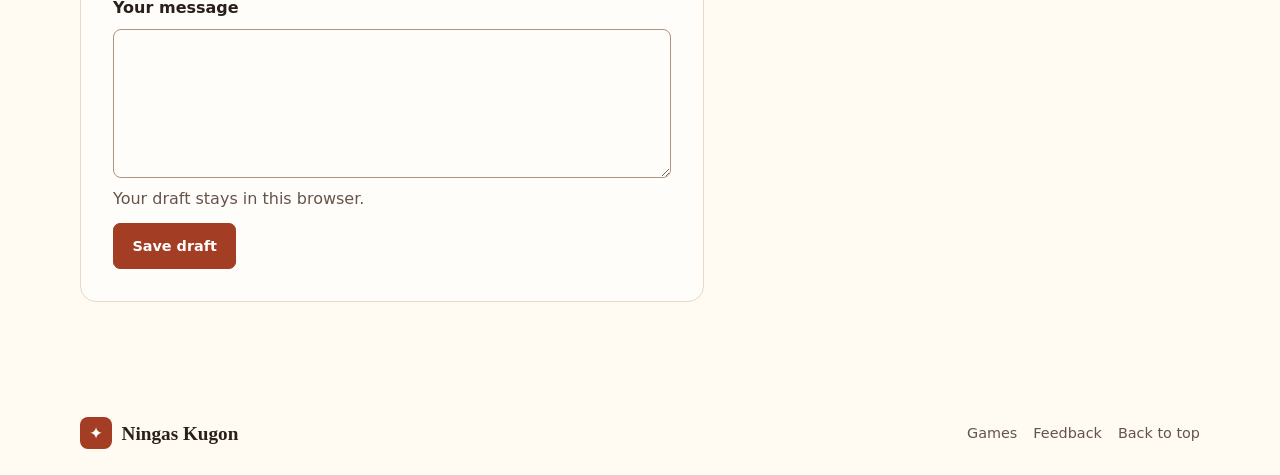
==== commit 4e629ee5: "Add four interactive study games and feedback form" ====
--- a/index.html
+++ b/index.html
@@ -3,8 +3,9 @@
 <head>
   <meta charset="utf-8">
   <meta name="viewport" content="width=device-width, initial-scale=1">
-  <meta name="description" content="Explore the Ningas Kugon cycle and build steadier study habits with a daily planner for senior high school students.">
-  <title>Ningas Kugon — A Study Guide & Planner</title>
+  <meta name="description" content="Ningas Kugon is a study guide and interactive planner for senior high school students.">
+  <title>Ningas Kugon | Senior High School Study Planner</title>
+  <link rel="canonical" href="https://seuiaaaaaaaa.github.io/ningaskugon/">
   <meta name="theme-color" content="#fffaf2">
   <link rel="manifest" href="manifest.webmanifest">
   <link rel="apple-touch-icon" href="icon-192.png">
@@ -134,11 +135,104 @@
       <h2 id="about-research-title">About Our Research</h2>
       <p class="section-description">This website was developed as an output of the research study entitled “Ningas Kugon Cycle: Senior High School Students' Lived Experiences of Initiating and Abandoning Academic Goals”. It aims to raise awareness about the challenges students face in maintaining motivation toward their academic goals and encourage them to develop consistency, persistence, and responsible habits.</p>
     </section>
+    <section id="games" class="section practice" aria-labelledby="games-title">
+      <div class="wrap">
+        <h2 id="games-title">Break the Ningas Kugon cycle</h2>
+        <p class="section-description">Play four mini-games about the cycle and practice habits you can use in your next study session.</p>
+        <div class="practice-grid">
+          <article class="practice-card" aria-labelledby="quiz-title">
+            <h3 id="quiz-title">Choose your next move</h3>
+            <p>Play four short study scenarios and see what helps in each one.</p>
+            <div id="quiz-play" hidden>
+              <p id="quiz-round" class="practice-progress"></p>
+              <p id="quiz-question" class="practice-question" tabindex="-1"></p>
+              <div id="quiz-options" class="practice-options" role="group" aria-labelledby="quiz-question"></div>
+              <p class="practice-result" id="quiz-result" role="status"></p>
+              <button class="button" type="button" id="quiz-next" hidden>Next round</button>
+            </div>
+            <button class="button" type="button" id="quiz-start" hidden>Start quiz</button>
+          </article>
+          <article class="practice-card" aria-labelledby="order-title">
+            <h3 id="order-title">Order the cycle</h3>
+            <p>Tap the five stages in order, starting with the first spark of motivation.</p>
+            <button class="button" type="button" id="order-start" hidden>Start challenge</button>
+            <div id="order-play" hidden>
+              <ol id="order-picks" class="order-picks" aria-label="Your stage order"></ol>
+              <div id="order-options" class="practice-options" role="group" aria-label="Choose the next stage"></div>
+              <p class="practice-result" id="order-result" role="status"></p>
+            </div>
+          </article>
+          <article class="practice-card" aria-labelledby="build-title">
+            <h3 id="build-title">Build a study plan</h3>
+            <p>Fill in the three parts of a plan you could repeat on a school night.</p>
+            <form class="practice-form" id="plan-game" hidden>
+              <label for="plan-cue">When will you start?</label>
+              <select id="plan-cue" name="cue" required>
+                <option value="">Choose a starting cue</option>
+                <option value="vague">Whenever I feel ready</option>
+                <option>After dinner</option>
+                <option>When I get home from school</option>
+              </select>
+              <label for="plan-action">What will you do?</label>
+              <select id="plan-action" name="activity" required>
+                <option value="">Choose a task</option>
+                <option>review yesterday’s notes</option>
+                <option value="vague">study everything</option>
+                <option>answer practice questions</option>
+              </select>
+              <label for="plan-time">How long will you spend?</label>
+              <select id="plan-time" name="duration" required>
+                <option value="">Choose a time limit</option>
+                <option value="long">120 minutes</option>
+                <option>10 minutes</option>
+                <option>15 minutes</option>
+              </select>
+              <button class="button" type="submit">Check my plan</button>
+              <p class="practice-result" id="plan-game-result" role="status"></p>
+            </form>
+          </article>
+          <article class="practice-card" aria-labelledby="match-title">
+            <h3 id="match-title">Match the study habits</h3>
+            <p>Find a different strategy for each obstacle. Then check your matches.</p>
+            <form class="practice-form" id="match-game" hidden>
+              <label for="match-busy">You only have ten minutes free.</label>
+              <select id="match-busy" name="busy" required><option value="">Choose a strategy</option></select>
+              <label for="match-distraction">Notifications keep interrupting you.</label>
+              <select id="match-distraction" name="distraction" required><option value="">Choose a strategy</option></select>
+              <label for="match-alone">You forget to check your weekly goal.</label>
+              <select id="match-alone" name="alone" required><option value="">Choose a strategy</option></select>
+              <button class="button" type="submit">Check matches</button>
+              <p class="practice-result" id="match-game-result" role="status"></p>
+            </form>
+          </article>
+        </div>
+        <noscript><p>Enable JavaScript to play the games.</p></noscript>
+      </div>
+    </section>
+
+    <section id="feedback" class="wrap section feedback" aria-labelledby="feedback-title">
+      <h2 id="feedback-title">Leave a comment or suggestion</h2>
+      <p class="section-description">Which part helped you? What could make the games or study planner better?</p>
+      <form id="feedback-form" class="practice-card feedback-form" name="study-guide-feedback" method="POST" data-netlify="true" netlify-honeypot="extra-field" hidden>
+        <p hidden><label>Leave this field empty <input name="extra-field"></label></p>
+        <label for="feedback-type">Type of feedback</label>
+        <select id="feedback-type" name="type">
+          <option>Comment</option>
+          <option>Suggestion</option>
+        </select>
+        <label for="feedback-message">Your message</label>
+        <textarea id="feedback-message" name="message" rows="5" maxlength="1000" required aria-describedby="feedback-note"></textarea>
+        <p id="feedback-note" class="feedback-note">Your draft stays in this browser.</p>
+        <button type="submit" class="button" id="feedback-submit">Save draft</button>
+        <p id="feedback-status" role="status"></p>
+      </form>
+      <noscript><p>Enable JavaScript to use the feedback form.</p></noscript>
+    </section>
   </main>
 
   <footer class="wrap footer">
     <a class="brand" href="#top"><span class="brand-mark" aria-hidden="true">✦</span> Ningas Kugon</a>
-    <a href="#top">Back to top</a>
+    <div class="footer-links"><a href="#games">Games</a><a href="#feedback">Feedback</a><a href="#top">Back to top</a></div>
   </footer>
 </body>
 </html>
--- a/styles.css
+++ b/styles.css
@@ -34,7 +34,6 @@
 .nav-links { gap: clamp(.25rem, 1vw, 1rem); font-size: .9rem; font-weight: 600; }
 .nav-links > a { display: flex; align-items: center; justify-content: center; min-height: 44px; padding: .4rem .7rem; border-radius: 7px; text-align: center; line-height: 1.3; }
 .nav-links > a:not(.button):hover { background: var(--soft); color: var(--accent); }
-.footer > a:last-child:hover { color: var(--accent); text-decoration: underline; }
 .button { display: inline-flex; justify-content: center; align-items: center; min-height: 46px; padding: .6rem 1.15rem; border: 1px solid var(--accent); border-radius: 7px; background: var(--accent); color: white; font-weight: 650; font-size: .9rem; white-space: nowrap; }
 .button:hover { background: #812e1a; border-color: #812e1a; }
 .button-small { min-height: 40px; padding: .4rem .9rem; }
@@ -129,7 +128,35 @@
 .rules-grid h3 { margin: .75rem 0 .45rem; font-size: 1.35rem; }
 .rules-grid p { color: var(--muted); }
 .footer { min-height: 83px; display: flex; align-items: center; justify-content: space-between; gap: 1rem; }
-.footer > a:last-child { color: var(--muted); font-size: .9rem; }
+.footer-links { display: flex; flex-wrap: wrap; gap: .25rem 1rem; color: var(--muted); font-size: .9rem; }
+.footer-links a:hover { color: var(--accent); text-decoration: underline; }
+.practice { background: #234438; color: #fffaf2; }
+.practice .section-description { color: #e2e9df; }
+.practice-grid { display: grid; grid-template-columns: repeat(auto-fit, minmax(min(100%, 24rem), 1fr)); gap: 1.25rem; margin-top: 1.75rem; align-items: start; }
+.practice-card { min-width: 0; padding: clamp(1rem, 4vw, 2rem); background: var(--white); color: var(--ink); border: 1px solid var(--line); border-radius: 1rem; }
+.practice-card h3 { color: #234438; font-size: clamp(1.55rem, 4vw, 2rem); }
+.practice-card h3 + p { margin-top: .6rem; color: var(--muted); }
+.practice-card .button { margin-top: 1rem; white-space: normal; }
+.practice [hidden], .feedback [hidden] { display: none; }
+.practice-progress { margin-top: 1rem; color: var(--muted); font-size: .9rem; }
+.practice-question { margin: .3rem 0 .75rem; font-weight: 650; }
+.practice-options { display: grid; gap: .5rem; }
+.practice-options button { min-height: 44px; padding: .55rem .85rem; text-align: start; color: var(--ink); background: var(--white); border: 1px solid #aa9584; border-radius: .5rem; }
+.practice-options button:enabled:hover { background: var(--soft); }
+.practice-options button:disabled { cursor: default; }
+.practice-options button[aria-pressed="true"] { border-color: #234438; background: #e4eee4; }
+.practice-result:not(:empty) { margin-top: .8rem; padding: .65rem .8rem; background: #eaf0e8; color: #234438; border-radius: .5rem; }
+.order-picks { display: flex; flex-wrap: wrap; gap: .25rem 1.8rem; padding-inline-start: 1.65rem; }
+.order-picks:empty { margin: .85rem 0 0; }
+.practice-form, .feedback-form { display: grid; gap: .5rem; margin-top: 1.5rem; }
+.feedback-form { max-width: 39rem; }
+.practice-form label, .feedback-form label { font-weight: 650; }
+.practice-form select, .feedback-form select, .feedback-form textarea { width: 100%; min-width: 0; min-height: 44px; padding: .6rem .75rem; font: inherit; color: var(--ink); background: var(--white); border: 1px solid #aa9584; border-radius: .5rem; }
+.practice-form label:not(:first-child) { margin-top: .25rem; }
+.feedback-form textarea { resize: vertical; }
+.practice-form .button, .feedback-form .button { justify-self: start; margin-top: .25rem; }
+.feedback-note, #feedback-status { color: var(--muted); }
+#feedback-status:empty { display: none; }
 
 @media (max-width: 850px) {
   .wrap { width: calc(100% - 3rem); }
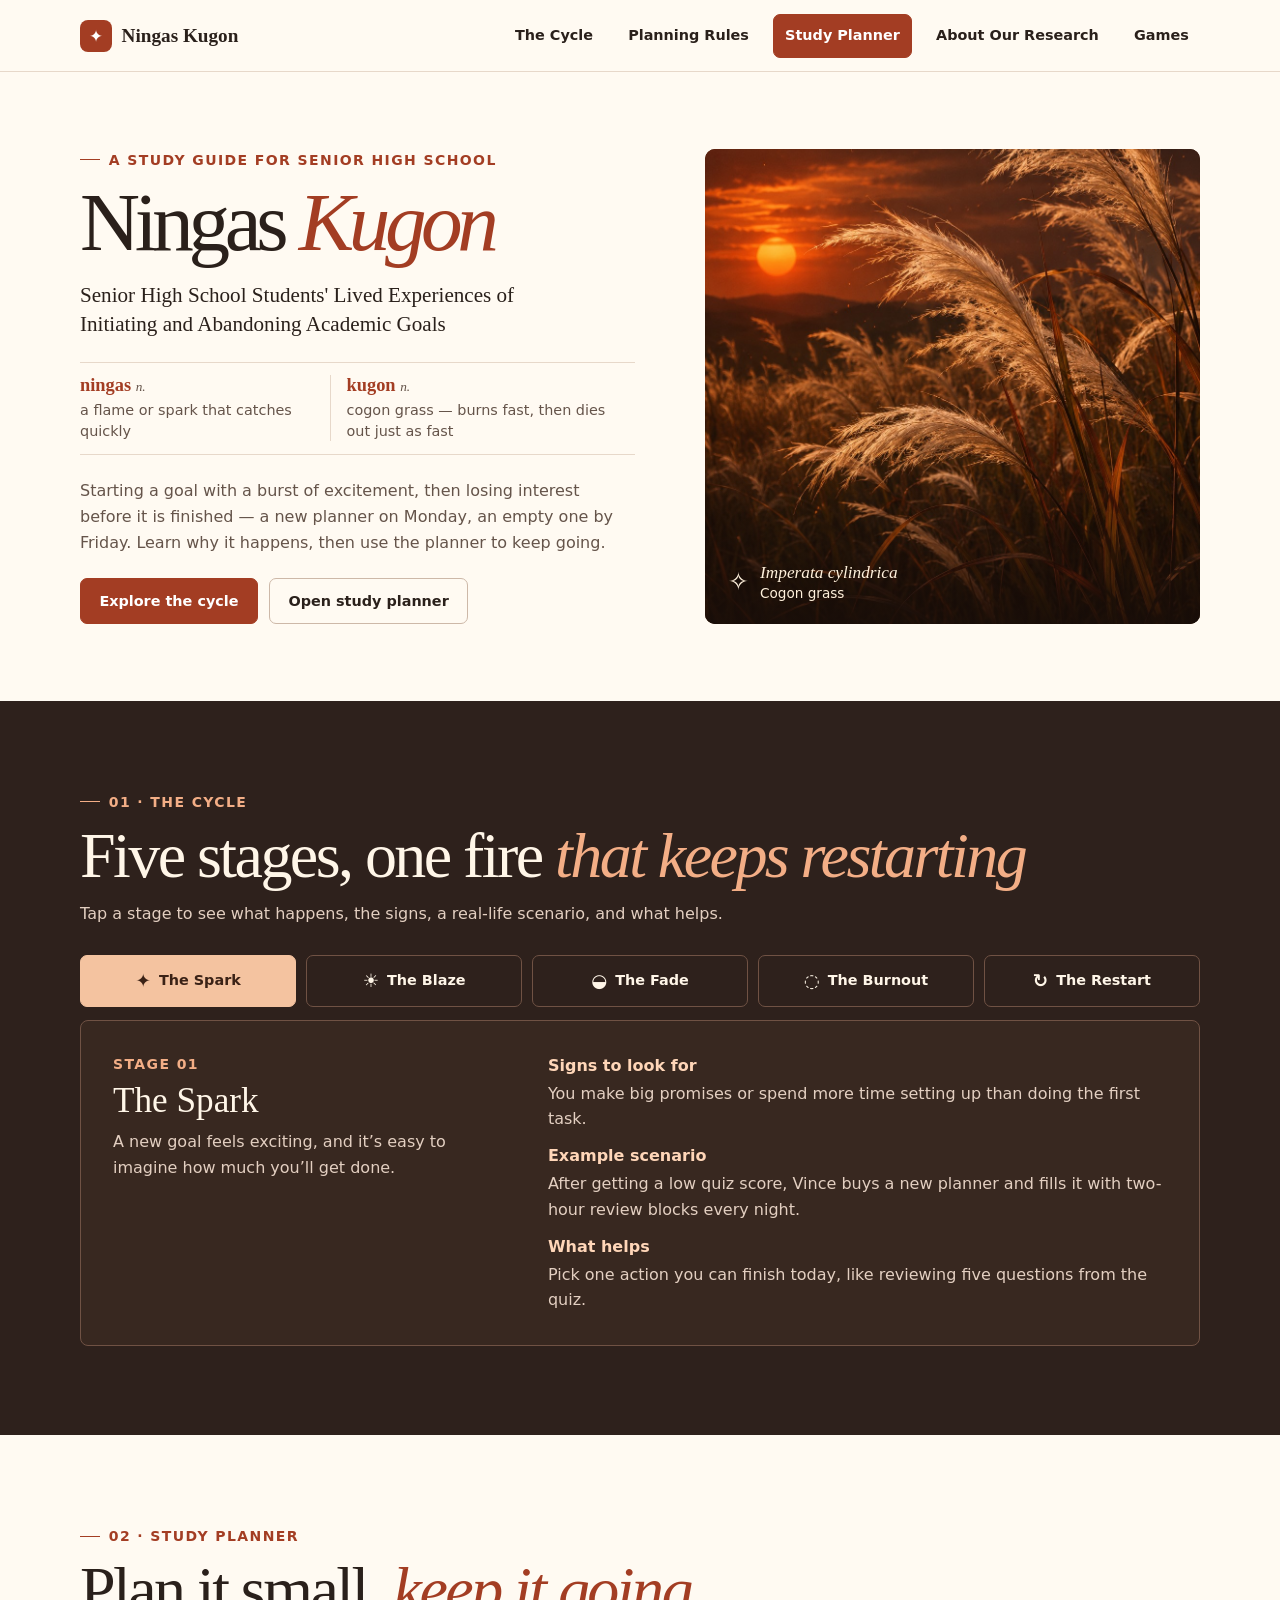
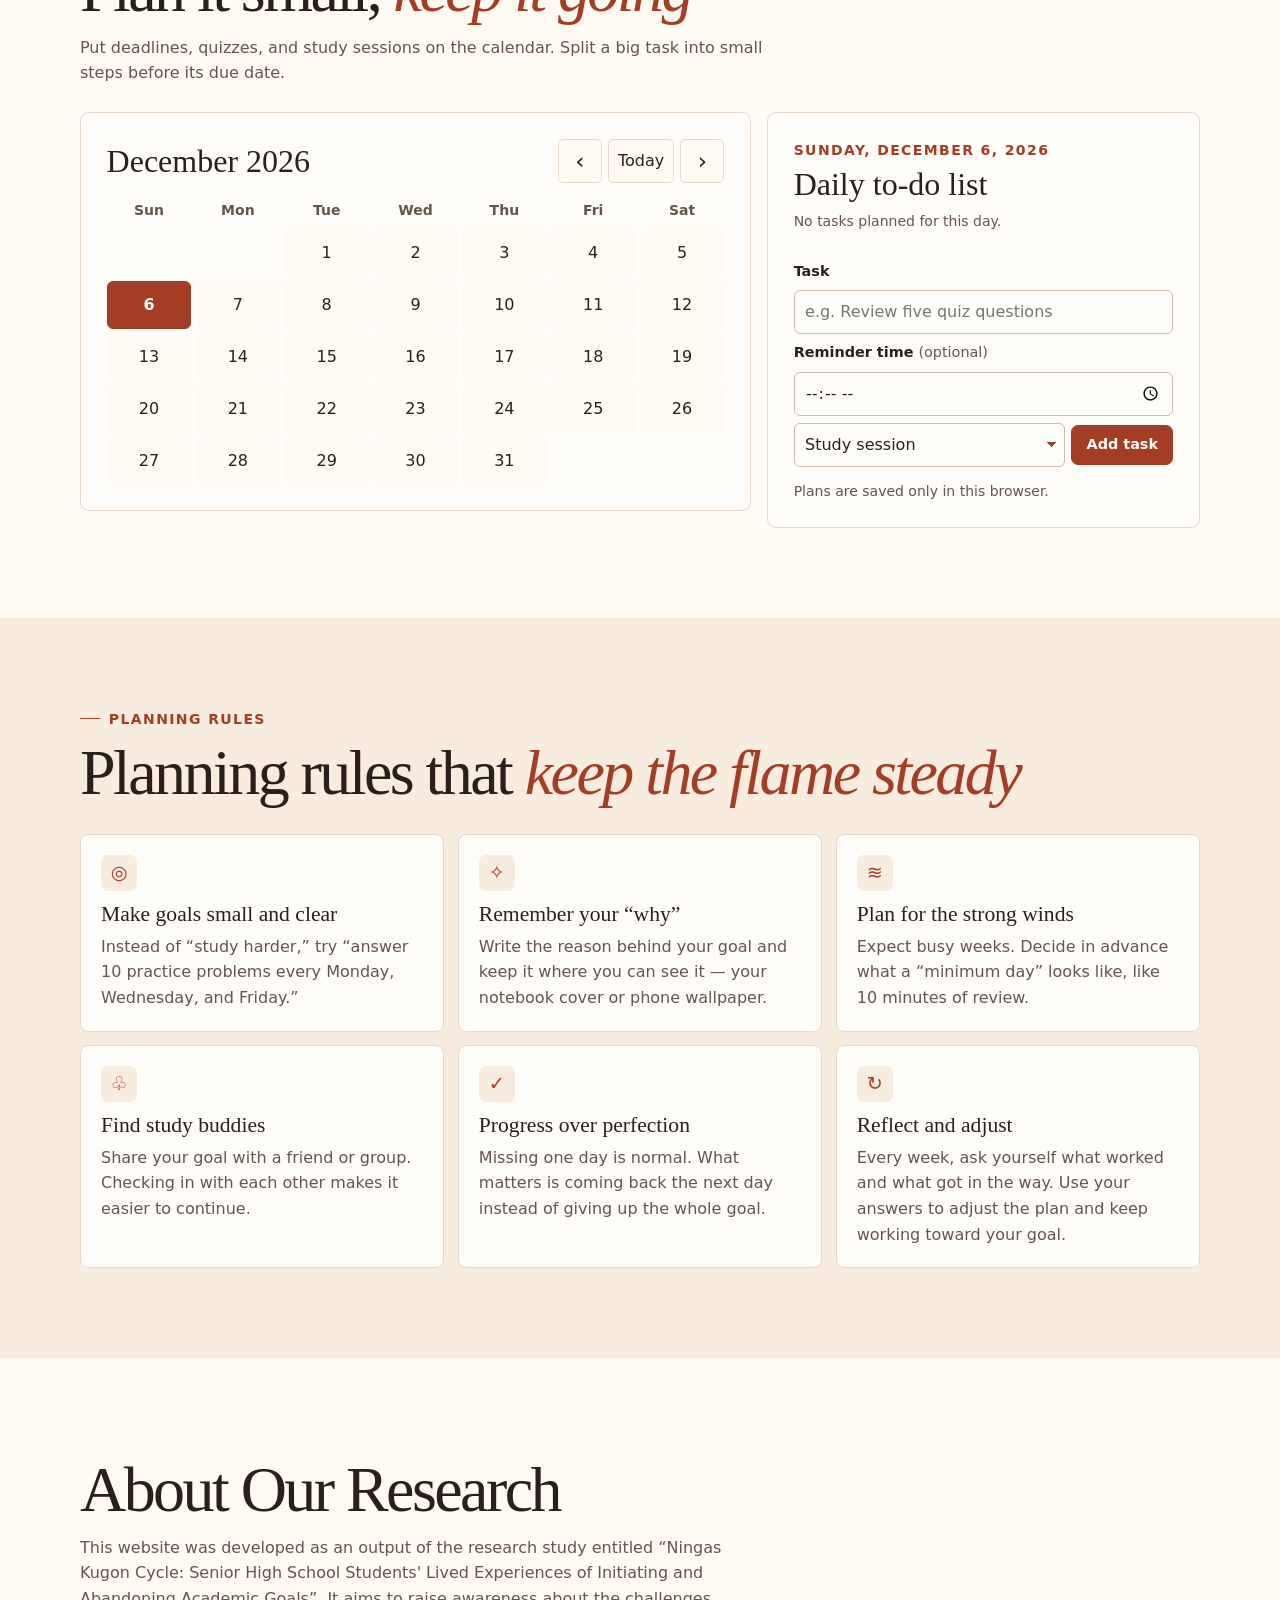
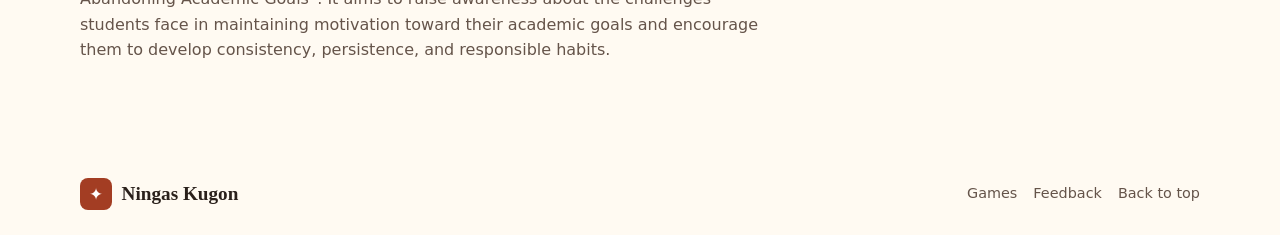
==== commit 0fa2ae45: "Give the study games their own page" ====
--- a/index.html
+++ b/index.html
@@ -10,6 +10,7 @@
   <link rel="manifest" href="manifest.webmanifest">
   <link rel="apple-touch-icon" href="icon-192.png">
   <link rel="stylesheet" href="styles.css">
+  <script src="stages.js" defer></script>
   <script src="script.js" defer></script>
 </head>
 <body>
@@ -22,6 +23,7 @@
         <a href="#rules">Planning Rules</a>
         <a class="button button-small" href="#planner">Study Planner</a>
         <a href="#about-research">About Our Research</a>
+        <a href="games.html">Games</a>
       </div>
     </nav>
   </header>
@@ -135,104 +137,11 @@
       <h2 id="about-research-title">About Our Research</h2>
       <p class="section-description">This website was developed as an output of the research study entitled “Ningas Kugon Cycle: Senior High School Students' Lived Experiences of Initiating and Abandoning Academic Goals”. It aims to raise awareness about the challenges students face in maintaining motivation toward their academic goals and encourage them to develop consistency, persistence, and responsible habits.</p>
     </section>
-    <section id="games" class="section practice" aria-labelledby="games-title">
-      <div class="wrap">
-        <h2 id="games-title">Break the Ningas Kugon cycle</h2>
-        <p class="section-description">Play four mini-games about the cycle and practice habits you can use in your next study session.</p>
-        <div class="practice-grid">
-          <article class="practice-card" aria-labelledby="quiz-title">
-            <h3 id="quiz-title">Choose your next move</h3>
-            <p>Play four short study scenarios and see what helps in each one.</p>
-            <div id="quiz-play" hidden>
-              <p id="quiz-round" class="practice-progress"></p>
-              <p id="quiz-question" class="practice-question" tabindex="-1"></p>
-              <div id="quiz-options" class="practice-options" role="group" aria-labelledby="quiz-question"></div>
-              <p class="practice-result" id="quiz-result" role="status"></p>
-              <button class="button" type="button" id="quiz-next" hidden>Next round</button>
-            </div>
-            <button class="button" type="button" id="quiz-start" hidden>Start quiz</button>
-          </article>
-          <article class="practice-card" aria-labelledby="order-title">
-            <h3 id="order-title">Order the cycle</h3>
-            <p>Tap the five stages in order, starting with the first spark of motivation.</p>
-            <button class="button" type="button" id="order-start" hidden>Start challenge</button>
-            <div id="order-play" hidden>
-              <ol id="order-picks" class="order-picks" aria-label="Your stage order"></ol>
-              <div id="order-options" class="practice-options" role="group" aria-label="Choose the next stage"></div>
-              <p class="practice-result" id="order-result" role="status"></p>
-            </div>
-          </article>
-          <article class="practice-card" aria-labelledby="build-title">
-            <h3 id="build-title">Build a study plan</h3>
-            <p>Fill in the three parts of a plan you could repeat on a school night.</p>
-            <form class="practice-form" id="plan-game" hidden>
-              <label for="plan-cue">When will you start?</label>
-              <select id="plan-cue" name="cue" required>
-                <option value="">Choose a starting cue</option>
-                <option value="vague">Whenever I feel ready</option>
-                <option>After dinner</option>
-                <option>When I get home from school</option>
-              </select>
-              <label for="plan-action">What will you do?</label>
-              <select id="plan-action" name="activity" required>
-                <option value="">Choose a task</option>
-                <option>review yesterday’s notes</option>
-                <option value="vague">study everything</option>
-                <option>answer practice questions</option>
-              </select>
-              <label for="plan-time">How long will you spend?</label>
-              <select id="plan-time" name="duration" required>
-                <option value="">Choose a time limit</option>
-                <option value="long">120 minutes</option>
-                <option>10 minutes</option>
-                <option>15 minutes</option>
-              </select>
-              <button class="button" type="submit">Check my plan</button>
-              <p class="practice-result" id="plan-game-result" role="status"></p>
-            </form>
-          </article>
-          <article class="practice-card" aria-labelledby="match-title">
-            <h3 id="match-title">Match the study habits</h3>
-            <p>Find a different strategy for each obstacle. Then check your matches.</p>
-            <form class="practice-form" id="match-game" hidden>
-              <label for="match-busy">You only have ten minutes free.</label>
-              <select id="match-busy" name="busy" required><option value="">Choose a strategy</option></select>
-              <label for="match-distraction">Notifications keep interrupting you.</label>
-              <select id="match-distraction" name="distraction" required><option value="">Choose a strategy</option></select>
-              <label for="match-alone">You forget to check your weekly goal.</label>
-              <select id="match-alone" name="alone" required><option value="">Choose a strategy</option></select>
-              <button class="button" type="submit">Check matches</button>
-              <p class="practice-result" id="match-game-result" role="status"></p>
-            </form>
-          </article>
-        </div>
-        <noscript><p>Enable JavaScript to play the games.</p></noscript>
-      </div>
-    </section>
-
-    <section id="feedback" class="wrap section feedback" aria-labelledby="feedback-title">
-      <h2 id="feedback-title">Leave a comment or suggestion</h2>
-      <p class="section-description">Which part helped you? What could make the games or study planner better?</p>
-      <form id="feedback-form" class="practice-card feedback-form" name="study-guide-feedback" method="POST" data-netlify="true" netlify-honeypot="extra-field" hidden>
-        <p hidden><label>Leave this field empty <input name="extra-field"></label></p>
-        <label for="feedback-type">Type of feedback</label>
-        <select id="feedback-type" name="type">
-          <option>Comment</option>
-          <option>Suggestion</option>
-        </select>
-        <label for="feedback-message">Your message</label>
-        <textarea id="feedback-message" name="message" rows="5" maxlength="1000" required aria-describedby="feedback-note"></textarea>
-        <p id="feedback-note" class="feedback-note">Your draft stays in this browser.</p>
-        <button type="submit" class="button" id="feedback-submit">Save draft</button>
-        <p id="feedback-status" role="status"></p>
-      </form>
-      <noscript><p>Enable JavaScript to use the feedback form.</p></noscript>
-    </section>
   </main>
 
   <footer class="wrap footer">
     <a class="brand" href="#top"><span class="brand-mark" aria-hidden="true">✦</span> Ningas Kugon</a>
-    <div class="footer-links"><a href="#games">Games</a><a href="#feedback">Feedback</a><a href="#top">Back to top</a></div>
+    <div class="footer-links"><a href="games.html">Games</a><a href="games.html#feedback">Feedback</a><a href="#top">Back to top</a></div>
   </footer>
 </body>
 </html>
--- a/styles.css
+++ b/styles.css
@@ -131,6 +131,7 @@
 .footer-links { display: flex; flex-wrap: wrap; gap: .25rem 1rem; color: var(--muted); font-size: .9rem; }
 .footer-links a:hover { color: var(--accent); text-decoration: underline; }
 .practice { background: #234438; color: #fffaf2; }
+.practice h1 { max-width: 17ch; margin-top: 0; font-size: clamp(2.45rem, 6vw, 4.5rem); letter-spacing: -.045em; }
 .practice .section-description { color: #e2e9df; }
 .practice-grid { display: grid; grid-template-columns: repeat(auto-fit, minmax(min(100%, 24rem), 1fr)); gap: 1.25rem; margin-top: 1.75rem; align-items: start; }
 .practice-card { min-width: 0; padding: clamp(1rem, 4vw, 2rem); background: var(--white); color: var(--ink); border: 1px solid var(--line); border-radius: 1rem; }
@@ -157,6 +158,7 @@
 .practice-form .button, .feedback-form .button { justify-self: start; margin-top: .25rem; }
 .feedback-note, #feedback-status { color: var(--muted); }
 #feedback-status:empty { display: none; }
+.nav-links > a[aria-current="page"] { text-decoration: underline; text-underline-offset: .25em; }
 
 @media (max-width: 850px) {
   .wrap { width: calc(100% - 3rem); }
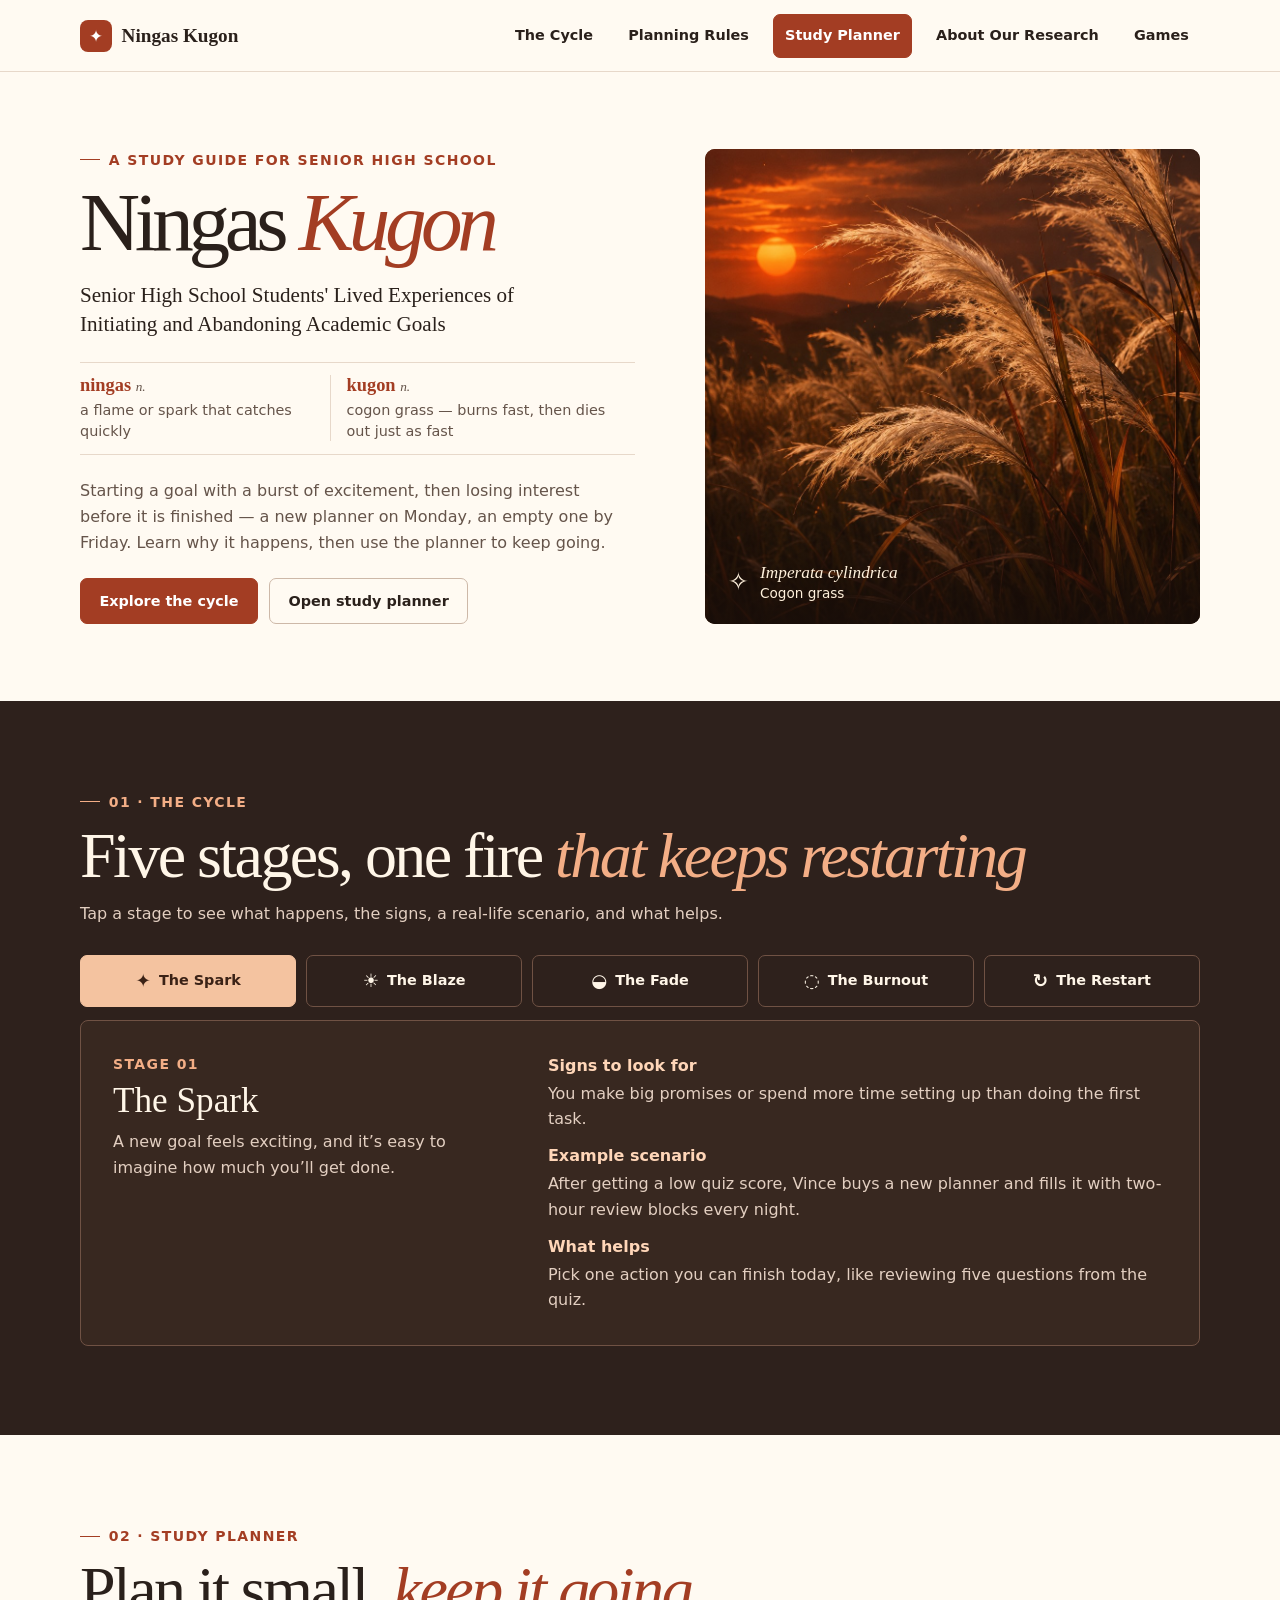
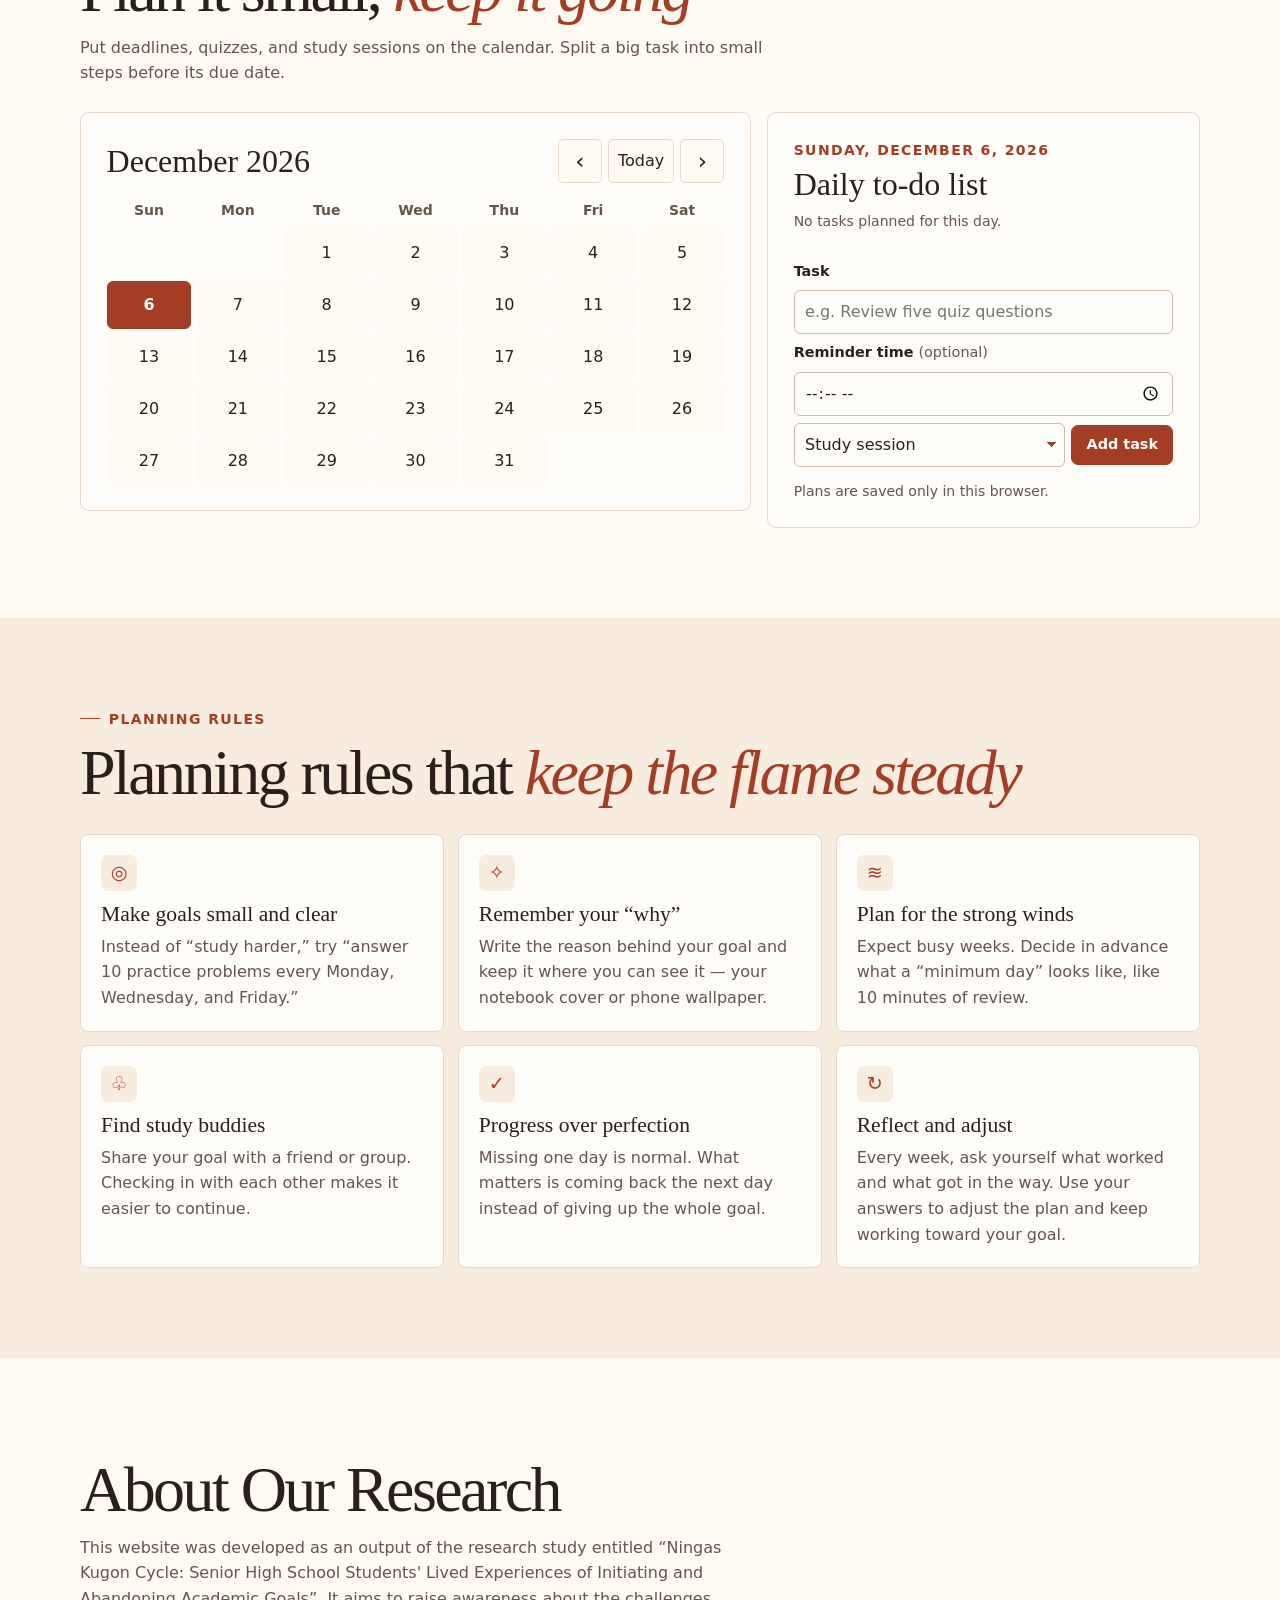
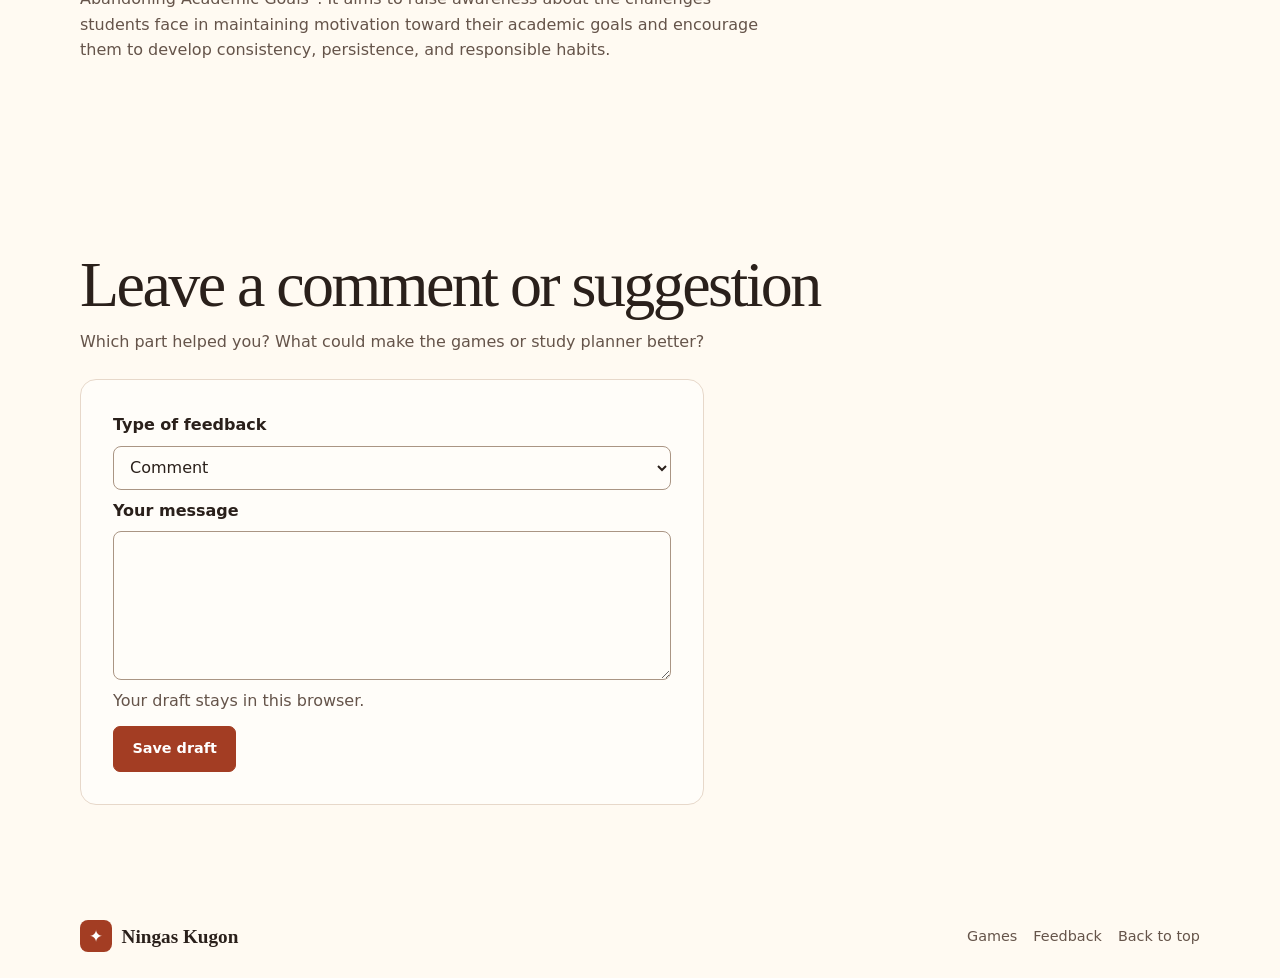
==== commit af7335c3: "Show the feedback form on every public page" ====
--- a/index.html
+++ b/index.html
@@ -12,6 +12,7 @@
   <link rel="stylesheet" href="styles.css">
   <script src="stages.js" defer></script>
   <script src="script.js" defer></script>
+  <script src="feedback.js" defer></script>
 </head>
 <body>
   <a class="skip-link" href="#main">Skip to content</a>
@@ -137,11 +138,30 @@
       <h2 id="about-research-title">About Our Research</h2>
       <p class="section-description">This website was developed as an output of the research study entitled “Ningas Kugon Cycle: Senior High School Students' Lived Experiences of Initiating and Abandoning Academic Goals”. It aims to raise awareness about the challenges students face in maintaining motivation toward their academic goals and encourage them to develop consistency, persistence, and responsible habits.</p>
     </section>
+
+    <section id="feedback" class="wrap section feedback" aria-labelledby="feedback-title">
+      <h2 id="feedback-title">Leave a comment or suggestion</h2>
+      <p class="section-description">Which part helped you? What could make the games or study planner better?</p>
+      <form id="feedback-form" class="practice-card feedback-form" name="study-guide-feedback" method="POST" data-netlify="true" netlify-honeypot="extra-field" hidden>
+        <p hidden><label>Leave this field empty <input name="extra-field"></label></p>
+        <label for="feedback-type">Type of feedback</label>
+        <select id="feedback-type" name="type">
+          <option>Comment</option>
+          <option>Suggestion</option>
+        </select>
+        <label for="feedback-message">Your message</label>
+        <textarea id="feedback-message" name="message" rows="5" maxlength="1000" required aria-describedby="feedback-note"></textarea>
+        <p id="feedback-note" class="feedback-note">Your draft stays in this browser.</p>
+        <button type="submit" class="button" id="feedback-submit">Save draft</button>
+        <p id="feedback-status" role="status"></p>
+      </form>
+      <noscript><p>Enable JavaScript to use the feedback form.</p></noscript>
+    </section>
   </main>
 
   <footer class="wrap footer">
     <a class="brand" href="#top"><span class="brand-mark" aria-hidden="true">✦</span> Ningas Kugon</a>
-    <div class="footer-links"><a href="games.html">Games</a><a href="games.html#feedback">Feedback</a><a href="#top">Back to top</a></div>
+    <div class="footer-links"><a href="games.html">Games</a><a href="#feedback">Feedback</a><a href="#top">Back to top</a></div>
   </footer>
 </body>
 </html>
--- a/styles.css
+++ b/styles.css
@@ -133,29 +133,38 @@
 .practice { background: #234438; color: #fffaf2; }
 .practice h1 { max-width: 17ch; margin-top: 0; font-size: clamp(2.45rem, 6vw, 4.5rem); letter-spacing: -.045em; }
 .practice .section-description { color: #e2e9df; }
-.practice-grid { display: grid; grid-template-columns: repeat(auto-fit, minmax(min(100%, 24rem), 1fr)); gap: 1.25rem; margin-top: 1.75rem; align-items: start; }
+.games-grid { display: grid; grid-template-columns: repeat(auto-fit, minmax(min(100%, 27rem), 1fr)); gap: 1.25rem; align-items: start; margin-top: 1.75rem; }
 .practice-card { min-width: 0; padding: clamp(1rem, 4vw, 2rem); background: var(--white); color: var(--ink); border: 1px solid var(--line); border-radius: 1rem; }
-.practice-card h3 { color: #234438; font-size: clamp(1.55rem, 4vw, 2rem); }
-.practice-card h3 + p { margin-top: .6rem; color: var(--muted); }
+.practice-card h2 { color: #234438; font-size: clamp(1.65rem, 4vw, 2.25rem); }
+.practice-card h2 + p { margin-top: .6rem; color: var(--muted); }
 .practice-card .button { margin-top: 1rem; white-space: normal; }
 .practice [hidden], .feedback [hidden] { display: none; }
 .practice-progress { margin-top: 1rem; color: var(--muted); font-size: .9rem; }
+#quiz-progress { display: block; width: 100%; height: .65rem; margin: .4rem 0 .9rem; accent-color: #234438; }
 .practice-question { margin: .3rem 0 .75rem; font-weight: 650; }
 .practice-options { display: grid; gap: .5rem; }
 .practice-options button { min-height: 44px; padding: .55rem .85rem; text-align: start; color: var(--ink); background: var(--white); border: 1px solid #aa9584; border-radius: .5rem; }
 .practice-options button:enabled:hover { background: var(--soft); }
 .practice-options button:disabled { cursor: default; }
-.practice-options button[aria-pressed="true"] { border-color: #234438; background: #e4eee4; }
+.practice-options .quiz-answer-correct { border-color: #234438; background: #e4eee4; font-weight: 650; }
+.practice-options .quiz-answer-missed { border-color: #a33d23; background: #fff0e8; }
 .practice-result:not(:empty) { margin-top: .8rem; padding: .65rem .8rem; background: #eaf0e8; color: #234438; border-radius: .5rem; }
-.order-picks { display: flex; flex-wrap: wrap; gap: .25rem 1.8rem; padding-inline-start: 1.65rem; }
-.order-picks:empty { margin: .85rem 0 0; }
-.practice-form, .feedback-form { display: grid; gap: .5rem; margin-top: 1.5rem; }
-.feedback-form { max-width: 39rem; }
-.practice-form label, .feedback-form label { font-weight: 650; }
-.practice-form select, .feedback-form select, .feedback-form textarea { width: 100%; min-width: 0; min-height: 44px; padding: .6rem .75rem; font: inherit; color: var(--ink); background: var(--white); border: 1px solid #aa9584; border-radius: .5rem; }
-.practice-form label:not(:first-child) { margin-top: .25rem; }
+.tile-grid { display: grid; grid-template-columns: repeat(3, minmax(0, 1fr)); gap: .5rem; max-width: 23rem; margin-top: .6rem; }
+.memory-grid { grid-template-columns: repeat(4, minmax(0, 1fr)); }
+.tile-grid button { min-width: 0; min-height: 3.5rem; aspect-ratio: 1.45; border: 1px solid #aa9584; border-radius: .6rem; background: var(--paper); color: #234438; font-size: 1.35rem; font-weight: 650; }
+.tile-grid button:enabled:hover { border-color: #234438; }
+.memory-grid button[data-face="down"] { background: #234438; color: #fffaf2; }
+.memory-grid button[data-face="up"], .spark-grid button[data-spark="true"] { border-color: #a06224; background: #f9d17b; color: #352218; }
+.memory-grid button[data-face="matched"] { border-color: #7b9482; background: #e4eee4; color: #234438; }
+.tile-grid button:disabled { cursor: default; }
+.game-actions { display: flex; flex-wrap: wrap; gap: .5rem; }
+.budget-options { margin-top: .6rem; }
+.budget-options button[aria-pressed="true"] { border-color: #234438; background: #e4eee4; font-weight: 650; }
+.feedback-form { display: grid; gap: .5rem; max-width: 39rem; margin-top: 1.5rem; }
+.feedback-form label { font-weight: 650; }
+.feedback-form select, .feedback-form textarea { width: 100%; min-width: 0; min-height: 44px; padding: .6rem .75rem; font: inherit; color: var(--ink); background: var(--white); border: 1px solid #aa9584; border-radius: .5rem; }
 .feedback-form textarea { resize: vertical; }
-.practice-form .button, .feedback-form .button { justify-self: start; margin-top: .25rem; }
+.feedback-form .button { justify-self: start; margin-top: .25rem; }
 .feedback-note, #feedback-status { color: var(--muted); }
 #feedback-status:empty { display: none; }
 .nav-links > a[aria-current="page"] { text-decoration: underline; text-underline-offset: .25em; }
